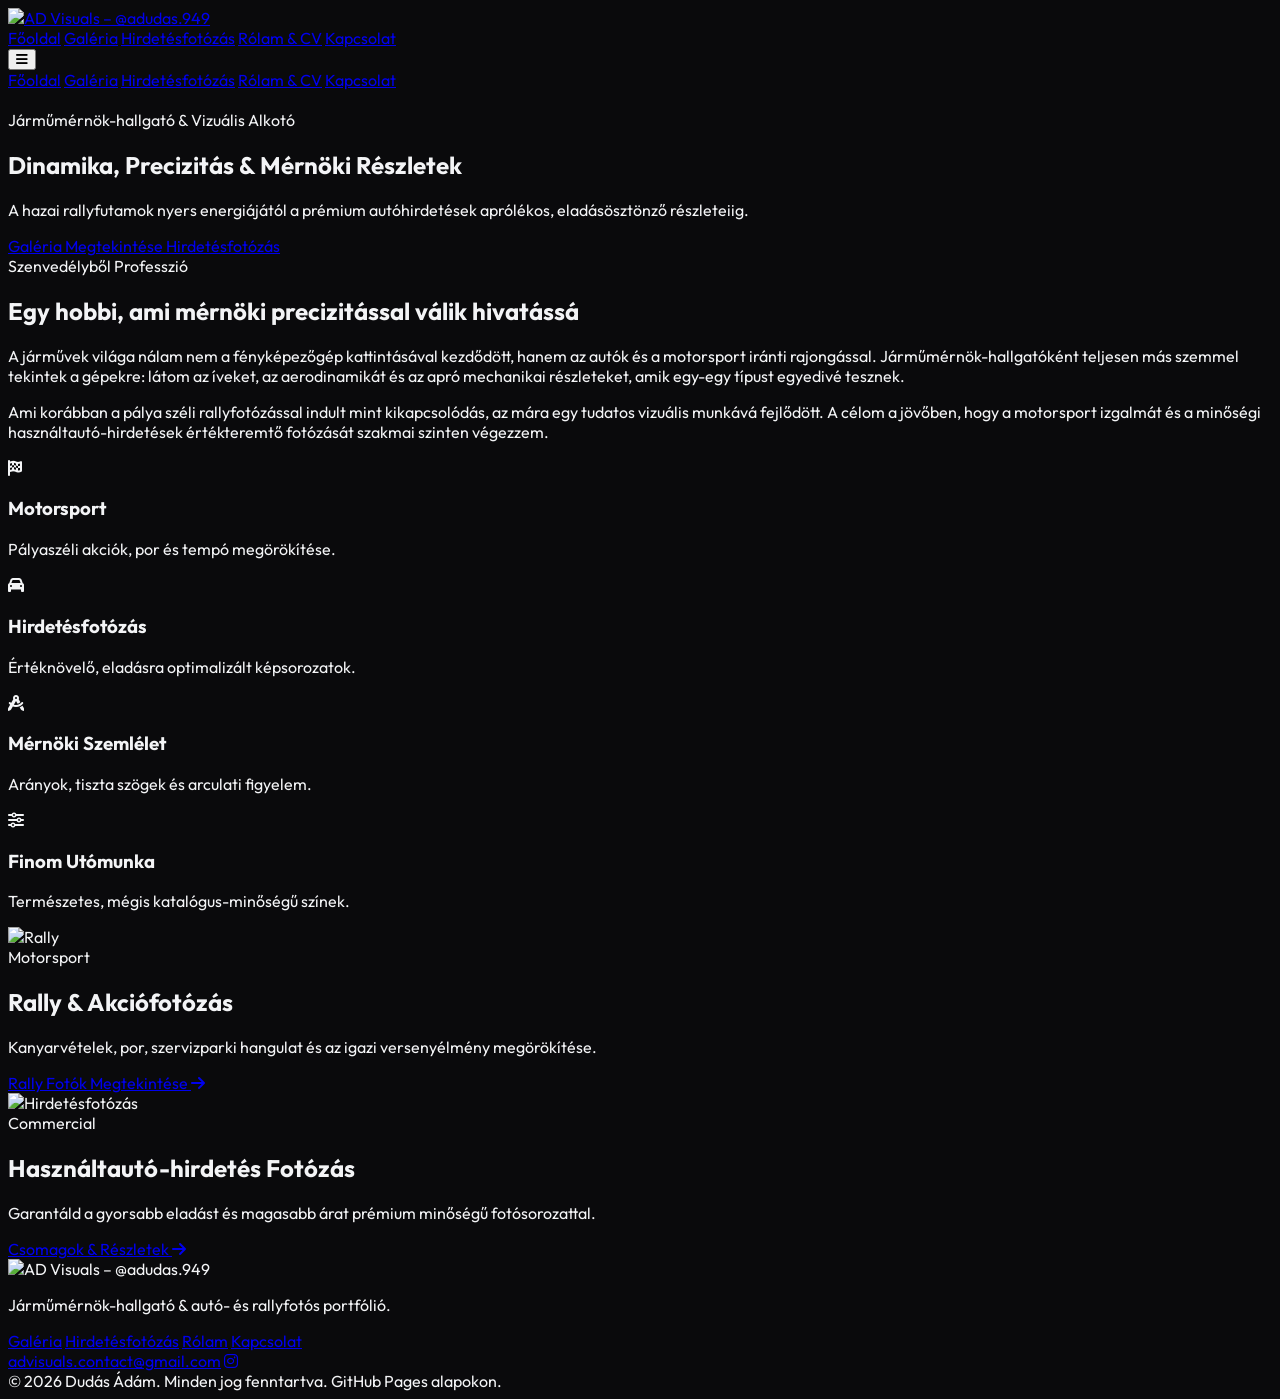
==== index.html @ 2377818d "Update index.html favicon" ====
<!DOCTYPE html>
<html lang="hu">
<head>
    <meta charset="UTF-8">
    <meta name="viewport" content="width=device-width, initial-scale=1.0">
    <meta name="referrer" content="strict-origin-when-cross-origin">
    <title>AD Visuals - Autófotózás</title>
    <script src="https://cdn.tailwindcss.com"></script>
    <script>
        tailwind.config = {
            theme: {
                extend: {
                    colors: { darkbg: '#0a0a0c', cardbg: '#131318', accent: '#f97316', accenthover: '#ea580c' }
                }
            }
        }
    </script>
    <link rel="stylesheet" href="https://cdnjs.cloudflare.com/ajax/libs/font-awesome/6.4.0/css/all.min.css">
    <link rel="stylesheet" href="css/style.css">
    <link rel="icon" type="image/x-icon" sizes="64x64" href="https://res.cloudinary.com/n5bkfxuh/image/upload/v1792336551/favicon.ico">
</head>
<body class="bg-darkbg text-gray-100 antialiased selection:bg-accent selection:text-white">

    <!-- FEJLÉC -->
    <header class="fixed top-0 left-0 w-full z-50 bg-darkbg/90 backdrop-blur-xl border-b border-gray-800 shadow-2xl">
        <div class="max-w-7xl mx-auto px-6 h-20 flex items-center justify-between">
            <a href="index.html" class="flex items-center" aria-label="AD Visuals – Főoldal">
                <img src="https://res.cloudinary.com/n5bkfxuh/image/upload/v1792321768/logo.png" alt="AD Visuals – @adudas.949" class="h-11 w-auto">
            </a>
            <nav class="hidden md:flex items-center gap-8 text-sm font-medium">
                <a href="index.html" class="nav-link text-gray-300 hover:text-accent transition">Főoldal</a>
                <a href="galeria.html" class="nav-link text-gray-300 hover:text-accent transition">Galéria</a>
                <a href="hirdetesfotozas.html" class="nav-link text-gray-300 hover:text-accent transition">Hirdetésfotózás</a>
                <a href="rolam.html" class="nav-link text-gray-300 hover:text-accent transition">Rólam & CV</a>
                <a href="kapcsolat.html" class="bg-accent hover:bg-accenthover text-white px-6 py-2.5 rounded-full font-semibold transition shadow-lg shadow-accent/25">Kapcsolat</a>
            </nav>
            <button id="mobile-menu-btn" class="md:hidden text-gray-300 hover:text-white text-2xl focus:outline-none">
                <i class="fa-solid fa-bars"></i>
            </button>
        </div>
        <div id="mobile-nav" class="hidden md:hidden bg-cardbg border-b border-gray-800 px-6 py-4 space-y-3">
            <a href="index.html" class="block text-gray-300 hover:text-accent font-medium py-2">Főoldal</a>
            <a href="galeria.html" class="block text-gray-300 hover:text-accent font-medium py-2">Galéria</a>
            <a href="hirdetesfotozas.html" class="block text-gray-300 hover:text-accent font-medium py-2">Hirdetésfotózás</a>
            <a href="rolam.html" class="block text-gray-300 hover:text-accent font-medium py-2">Rólam & CV</a>
            <a href="kapcsolat.html" class="block bg-accent text-white text-center py-2.5 rounded-xl font-semibold mt-2">Kapcsolat</a>
        </div>
    </header>

    <!-- HERO SZEKCIÓ -->
    <section class="relative h-screen w-full flex items-end pb-16 justify-start px-6 lg:px-16 overflow-hidden">
        <div class="absolute inset-0 z-0 overflow-hidden">
            <img id="hero-bg" src="https://res.cloudinary.com/n5bkfxuh/image/upload/f_auto,q_auto/v1792319961/mrc26_3viszlo_1.jpg" alt="MRC 2026 3. forduló - Viszló" class="w-full h-full object-cover">
            <div class="absolute inset-0 bg-gradient-to-t from-darkbg via-darkbg/30 to-transparent"></div>
        </div>
        
        <div class="relative z-10 max-w-xl space-y-6">
            <span class="inline-block bg-accent/20 text-accent border border-accent/30 px-4 py-1.5 rounded-full text-xs font-semibold tracking-widest uppercase backdrop-blur-md">
                Járműmérnök-hallgató & Vizuális Alkotó
            </span>
            <h1 class="text-4xl sm:text-6xl font-extrabold tracking-tight leading-tight text-white drop-shadow-md">
                Dinamika, Precizitás & <span class="text-transparent bg-clip-text bg-gradient-to-r from-accent to-amber-500">Mérnöki Részletek</span>
            </h1>
            <p class="text-base sm:text-lg text-gray-300 font-light leading-relaxed drop-shadow">
                A hazai rallyfutamok nyers energiájától a prémium autóhirdetések aprólékos, eladásösztönző részleteiig.
            </p>
            <div class="flex flex-col sm:flex-row items-center gap-4 pt-2">
                <a href="galeria.html" class="w-full sm:w-auto text-center bg-accent hover:bg-accenthover text-white px-8 py-3.5 rounded-xl font-semibold transition shadow-xl shadow-accent/25">
                    Galéria Megtekintése
                </a>
                <a href="hirdetesfotozas.html" class="w-full sm:w-auto text-center bg-black/60 hover:bg-black/80 border border-gray-700 text-gray-200 px-8 py-3.5 rounded-xl font-semibold transition backdrop-blur-md">
                    Hirdetésfotózás
                </a>
            </div>
        </div>
    </section>

    <!-- HOBBI & SZENVEDÉLY BLOKK -->
    <section class="py-24 max-w-7xl mx-auto px-6">
        <div class="bg-cardbg border border-gray-800 rounded-3xl p-8 lg:p-12 grid grid-cols-1 lg:grid-cols-2 gap-12 items-center shadow-2xl">
            <div class="space-y-6">
                <span class="text-accent text-xs font-semibold uppercase tracking-widest">Szenvedélyből Professzió</span>
                <h2 class="text-3xl lg:text-4xl font-bold text-white tracking-tight">Egy hobbi, ami mérnöki precizitással válik hivatássá</h2>
                <p class="text-gray-300 font-light leading-relaxed">
                    A járművek világa nálam nem a fényképezőgép kattintásával kezdődött, hanem az autók és a motorsport iránti rajongással. Járműmérnök-hallgatóként teljesen más szemmel tekintek a gépekre: látom az íveket, az aerodinamikát és az apró mechanikai részleteket, amik egy-egy típust egyedivé tesznek.
                </p>
                <p class="text-gray-400 font-light leading-relaxed text-sm">
                    Ami korábban a pálya széli rallyfotózással indult mint kikapcsolódás, az mára egy tudatos vizuális munkává fejlődött. A célom a jövőben, hogy a motorsport izgalmát és a minőségi használtautó-hirdetések értékteremtő fotózását szakmai szinten végezzem.
                </p>
            </div>
            <div class="grid grid-cols-2 gap-4">
                <div class="bg-darkbg p-6 rounded-2xl border border-gray-800 space-y-2">
                    <i class="fa-solid fa-flag-checkered text-accent text-2xl"></i>
                    <h3 class="font-bold text-white text-base">Motorsport</h3>
                    <p class="text-xs text-gray-400">Pályaszéli akciók, por és tempó megörökítése.</p>
                </div>
                <div class="bg-darkbg p-6 rounded-2xl border border-gray-800 space-y-2">
                    <i class="fa-solid fa-car text-accent text-2xl"></i>
                    <h3 class="font-bold text-white text-base">Hirdetésfotózás</h3>
                    <p class="text-xs text-gray-400">Értéknövelő, eladásra optimalizált képsorozatok.</p>
                </div>
                <div class="bg-darkbg p-6 rounded-2xl border border-gray-800 space-y-2">
                    <i class="fa-solid fa-compass-drafting text-accent text-2xl"></i>
                    <h3 class="font-bold text-white text-base">Mérnöki Szemlélet</h3>
                    <p class="text-xs text-gray-400">Arányok, tiszta szögek és arculati figyelem.</p>
                </div>
                <div class="bg-darkbg p-6 rounded-2xl border border-gray-800 space-y-2">
                    <i class="fa-solid fa-sliders text-accent text-2xl"></i>
                    <h3 class="font-bold text-white text-base">Finom Utómunka</h3>
                    <p class="text-xs text-gray-400">Természetes, mégis katalógus-minőségű színek.</p>
                </div>
            </div>
        </div>
    </section>

    <!-- KIEMELT KATEGÓRIÁK -->
    <section class="pb-24 max-w-7xl mx-auto px-6">
        <div class="grid grid-cols-1 md:grid-cols-2 gap-8">
            <div class="group relative rounded-3xl overflow-hidden bg-cardbg border border-gray-800 p-8 flex flex-col justify-between min-h-[380px]">
                <div class="absolute inset-0 z-0">
                    <img src="https://res.cloudinary.com/n5bkfxuh/image/upload/f_auto,q_auto/v1792328919/mrc26_2kaza_16.jpg" alt="Rally" class="w-full h-full object-cover opacity-60 group-hover:scale-105 transition duration-500">
                    <div class="absolute inset-0 bg-gradient-to-t from-cardbg/90 via-cardbg/20 to-40"></div>
                </div>
                <div class="relative z-10 space-y-3">
                    <span class="text-accent text-xs font-semibold uppercase tracking-widest">Motorsport</span>
                    <h2 class="text-2xl font-bold text-white">Rally & Akciófotózás</h2>
                    <p class="text-gray-400 text-sm leading-relaxed">Kanyarvételek, por, szervizparki hangulat és az igazi versenyélmény megörökítése.</p>
                </div>
                <div class="relative z-10 pt-6">
                    <a href="galeria.html" class="inline-flex items-center gap-2 text-accent font-semibold text-sm hover:gap-3 transition-all">
                        Rally Fotók Megtekintése <i class="fa-solid fa-arrow-right"></i>
                    </a>
                </div>
            </div>

            <div class="group relative rounded-3xl overflow-hidden bg-cardbg border border-gray-800 p-8 flex flex-col justify-between min-h-[380px]">
                <div class="absolute inset-0 z-0">
                    <img src="https://res.cloudinary.com/n5bkfxuh/image/upload/f_auto,q_auto/v1792330689/1060277.jpg" alt="Hirdetésfotózás" class="w-full h-full object-cover opacity-60 group-hover:scale-105 transition duration-500">
                    <div class="absolute inset-0 bg-gradient-to-t from-cardbg/90 via-cardbg/20 to-40"></div>
                </div>
                <div class="relative z-10 space-y-3">
                    <span class="text-accent text-xs font-semibold uppercase tracking-widest">Commercial</span>
                    <h2 class="text-2xl font-bold text-white">Használtautó-hirdetés Fotózás</h2>
                    <p class="text-gray-400 text-sm leading-relaxed">Garantáld a gyorsabb eladást és magasabb árat prémium minőségű fotósorozattal.</p>
                </div>
                <div class="relative z-10 pt-6">
                    <a href="hirdetesfotozas.html" class="inline-flex items-center gap-2 text-accent font-semibold text-sm hover:gap-3 transition-all">
                        Csomagok & Részletek <i class="fa-solid fa-arrow-right"></i>
                    </a>
                </div>
            </div>
        </div>
    </section>

    <!-- LÁBLÉC -->
    <footer class="bg-cardbg border-t border-gray-800 text-sm text-gray-400 py-16">
        <div class="max-w-7xl mx-auto px-6 grid grid-cols-1 md:grid-cols-3 gap-10 items-center">
            <div class="space-y-3">
                <img src="https://res.cloudinary.com/n5bkfxuh/image/upload/v1792321768/logo.png" alt="AD Visuals – @adudas.949" class="h-9 w-auto">
                <p class="text-xs text-gray-500">Járműmérnök-hallgató & autó- és rallyfotós portfólió.</p>
            </div>
            <div class="flex justify-center gap-6 text-sm font-medium">
                <a href="galeria.html" class="hover:text-accent transition">Galéria</a>
                <a href="hirdetesfotozas.html" class="hover:text-accent transition">Hirdetésfotózás</a>
                <a href="rolam.html" class="hover:text-accent transition">Rólam</a>
                <a href="kapcsolat.html" class="hover:text-accent transition">Kapcsolat</a>
            </div>
            <div class="flex justify-md-end justify-center items-center gap-4">
                <a href="#" class="protected-email bg-darkbg border border-gray-800 px-4 py-2 rounded-xl hover:border-accent transition text-xs text-gray-300"></a>
                <a href="https://www.instagram.com/adudas.949/" target="_blank" rel="noopener noreferrer" class="w-10 h-10 rounded-xl bg-darkbg border border-gray-800 flex items-center justify-center hover:text-accent hover:border-accent transition">
                    <i class="fa-brands fa-instagram text-lg"></i>
                </a>
            </div>
        </div>
        <div class="max-w-7xl mx-auto px-6 pt-8 mt-12 border-t border-gray-800/60 text-center text-xs text-gray-600">
            &copy; 2026 Dudás Ádám. Minden jog fenntartva. GitHub Pages alapokon.
        </div>
    </footer>

    <script src="js/main.js"></script>
</body>
</html>
---- css/style.css ----
@import url('https://fonts.googleapis.com/css2?family=Outfit:wght@300;400;500;600;700;800&display=swap');

body {
    font-family: 'Outfit', sans-serif;
    background-color: #0a0a0c;
    color: #f3f4f6;
    overflow-x: hidden;
    scroll-behavior: smooth;
}

::-webkit-scrollbar { width: 8px; }
::-webkit-scrollbar-track { background: #0a0a0c; }
::-webkit-scrollbar-thumb { background: #1f2937; border-radius: 4px; }
::-webkit-scrollbar-thumb:hover { background: #f97316; }

/* Hero háttérkép: oldalirányú, szelíd pásztázás */
#hero-bg {
    opacity: 0.9;                               /* a halványítás itt van, nem a HTML-ben */
    transition: opacity 0.9s ease-in-out;       /* fade ki/be */
    transform: scale(1.1) translateX(var(--pan-from, -3%));
    will-change: transform, opacity;
}

@keyframes heroPan {
    from { transform: scale(1.1) translateX(var(--pan-from, -3%)); }
    to   { transform: scale(1.1) translateX(var(--pan-to, 3%)); }
}

.hero-pan {
    /* easeInOutSine: állóról indul, állóra lassul */
    animation: heroPan 8s cubic-bezier(0.45, 0, 0.55, 1) forwards;
}

/* Előtte / Utána Slider */
.comparison-wrapper {
    position: relative;
    width: 100%;
    max-width: 900px;
    margin: 0 auto;
    aspect-ratio: 16 / 9;
    border-radius: 1.5rem;
    overflow: hidden;
    border: 1px solid rgba(255, 255, 255, 0.1);
    box-shadow: 0 20px 40px rgba(0,0,0,0.6);
    user-select: none;
}

.comparison-img {
    position: absolute;
    top: 0;
    left: 0;
    width: 100%;
    height: 100%;
    object-fit: cover;
    pointer-events: none;
}

.comparison-before {
    position: absolute;
    top: 0;
    left: 0;
    width: 100%;
    height: 100%;
    clip-path: polygon(0 0, 50% 0, 50% 100%, 0 100%);
    z-index: 10;
}

.comparison-divider {
    position: absolute;
    top: 0;
    bottom: 0;
    left: 50%;
    width: 3px;
    background-color: #f97316;
    z-index: 20;
    transform: translateX(-50%);
    pointer-events: none;
    box-shadow: 0 0 10px rgba(249, 115, 22, 0.8);
}

.comparison-handle {
    position: absolute;
    top: 50%;
    left: 50%;
    transform: translate(-50%, -50%);
    width: 44px;
    height: 44px;
    background-color: #f97316;
    color: white;
    border-radius: 50%;
    display: flex;
    align-items: center;
    justify-content: center;
    box-shadow: 0 4px 15px rgba(0,0,0,0.5);
    pointer-events: none;
}

.comparison-range-input {
    position: absolute;
    inset: 0;
    width: 100%;
    height: 100%;
    opacity: 0;
    cursor: ew-resize;
    z-index: 30;
}
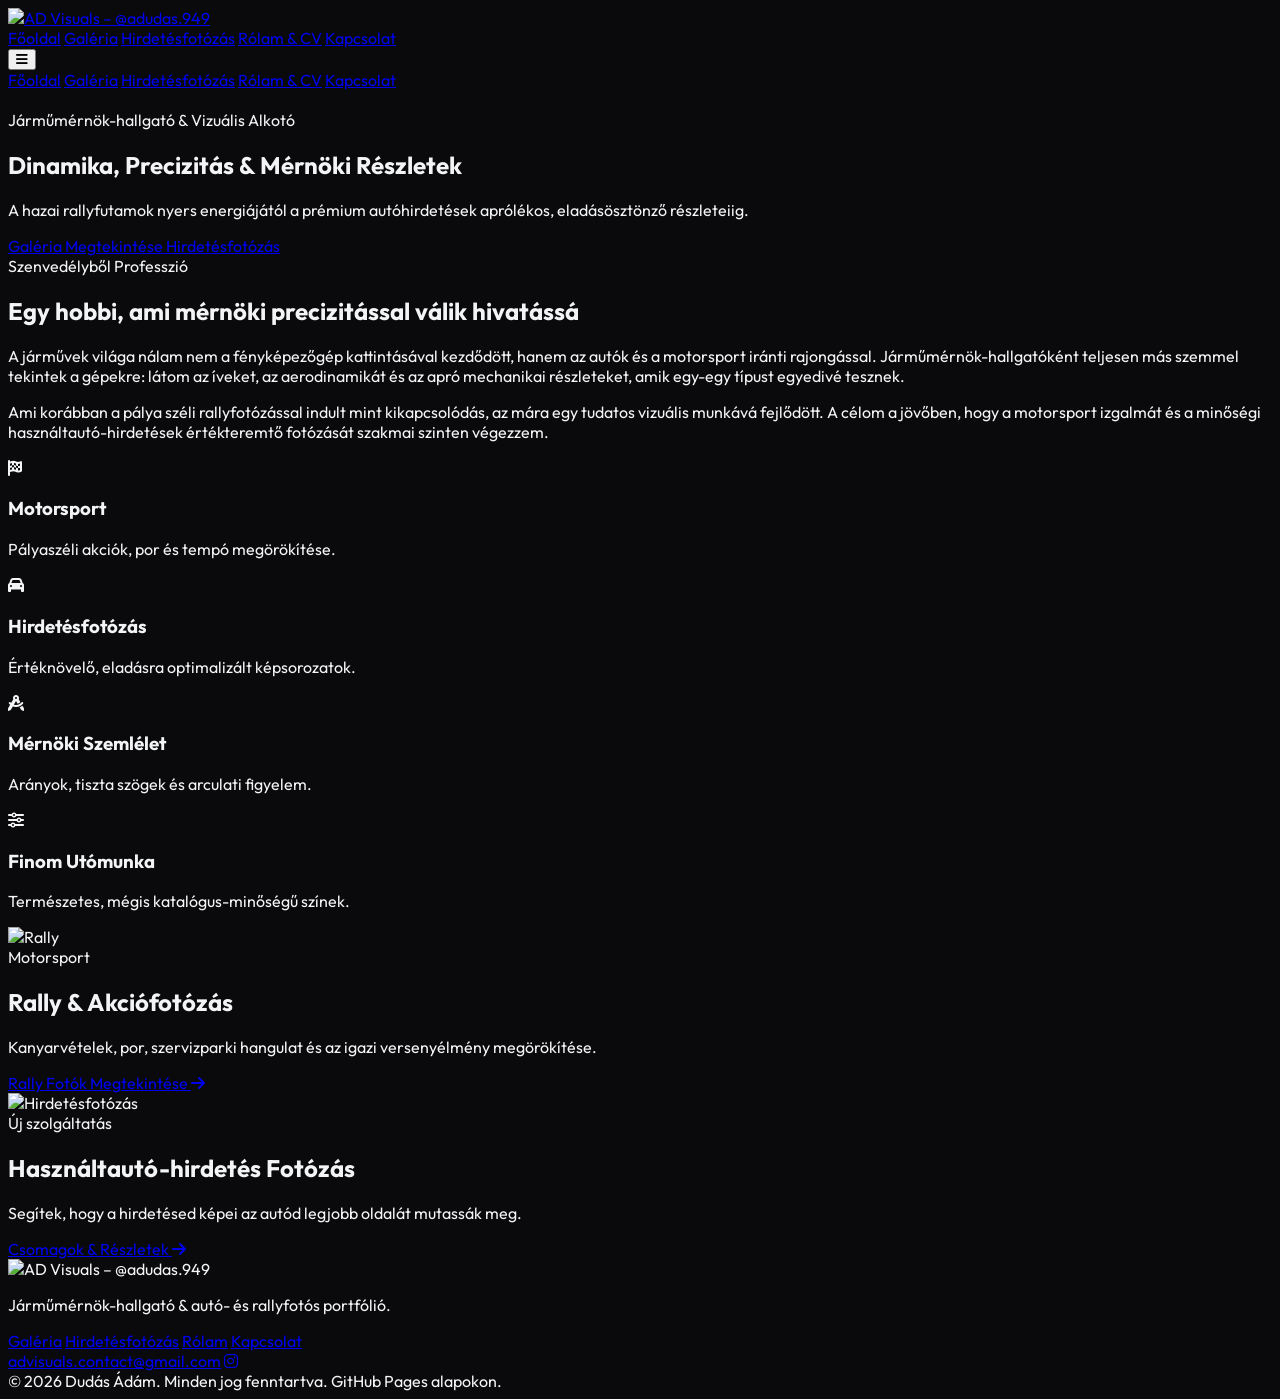
==== commit 35e79110: "Update index.html" ====
--- a/index.html
+++ b/index.html
@@ -50,7 +50,7 @@
     <!-- HERO SZEKCIÓ -->
     <section class="relative h-screen w-full flex items-end pb-16 justify-start px-6 lg:px-16 overflow-hidden">
         <div class="absolute inset-0 z-0 overflow-hidden">
-            <img id="hero-bg" src="https://res.cloudinary.com/n5bkfxuh/image/upload/f_auto,q_auto/v1792319961/mrc26_3viszlo_1.jpg" alt="MRC 2026 3. forduló - Viszló" class="w-full h-full object-cover">
+            <img id="hero-bg" src="https://res.cloudinary.com/n5bkfxuh/image/upload/f_auto,q_auto/v1792327313/mrc26_5muhi_6.jpg" alt="MRC 2026 5. forduló - Muhi - Marek Špavelko (Ford Fiesta Rally3)" class="w-full h-full object-cover">
             <div class="absolute inset-0 bg-gradient-to-t from-darkbg via-darkbg/30 to-transparent"></div>
         </div>
         
@@ -118,7 +118,7 @@
         <div class="grid grid-cols-1 md:grid-cols-2 gap-8">
             <div class="group relative rounded-3xl overflow-hidden bg-cardbg border border-gray-800 p-8 flex flex-col justify-between min-h-[380px]">
                 <div class="absolute inset-0 z-0">
-                    <img src="https://res.cloudinary.com/n5bkfxuh/image/upload/f_auto,q_auto/v1792328919/mrc26_2kaza_16.jpg" alt="Rally" class="w-full h-full object-cover opacity-60 group-hover:scale-105 transition duration-500">
+                    <img src="https://res.cloudinary.com/n5bkfxuh/image/upload/f_auto,q_auto/v1792328923/mrc26_2kaza_18.jpg" alt="Rally" class="w-full h-full object-cover opacity-30 group-hover:scale-105 transition duration-500">
                     <div class="absolute inset-0 bg-gradient-to-t from-cardbg/90 via-cardbg/20 to-40"></div>
                 </div>
                 <div class="relative z-10 space-y-3">
@@ -135,13 +135,13 @@
 
             <div class="group relative rounded-3xl overflow-hidden bg-cardbg border border-gray-800 p-8 flex flex-col justify-between min-h-[380px]">
                 <div class="absolute inset-0 z-0">
-                    <img src="https://res.cloudinary.com/n5bkfxuh/image/upload/f_auto,q_auto/v1792330689/1060277.jpg" alt="Hirdetésfotózás" class="w-full h-full object-cover opacity-60 group-hover:scale-105 transition duration-500">
+                    <img src="https://res.cloudinary.com/n5bkfxuh/image/upload/f_auto,q_auto/v1792343171/1060277-2.jpg" alt="Hirdetésfotózás" class="w-full h-full object-cover opacity-30 group-hover:scale-105 transition duration-500">
                     <div class="absolute inset-0 bg-gradient-to-t from-cardbg/90 via-cardbg/20 to-40"></div>
                 </div>
                 <div class="relative z-10 space-y-3">
-                    <span class="text-accent text-xs font-semibold uppercase tracking-widest">Commercial</span>
+                    <span class="text-accent text-xs font-semibold uppercase tracking-widest">Új szolgáltatás</span>
                     <h2 class="text-2xl font-bold text-white">Használtautó-hirdetés Fotózás</h2>
-                    <p class="text-gray-400 text-sm leading-relaxed">Garantáld a gyorsabb eladást és magasabb árat prémium minőségű fotósorozattal.</p>
+                    <p class="text-gray-400 text-sm leading-relaxed">Segítek, hogy a hirdetésed képei az autód legjobb oldalát mutassák meg.</p>
                 </div>
                 <div class="relative z-10 pt-6">
                     <a href="hirdetesfotozas.html" class="inline-flex items-center gap-2 text-accent font-semibold text-sm hover:gap-3 transition-all">
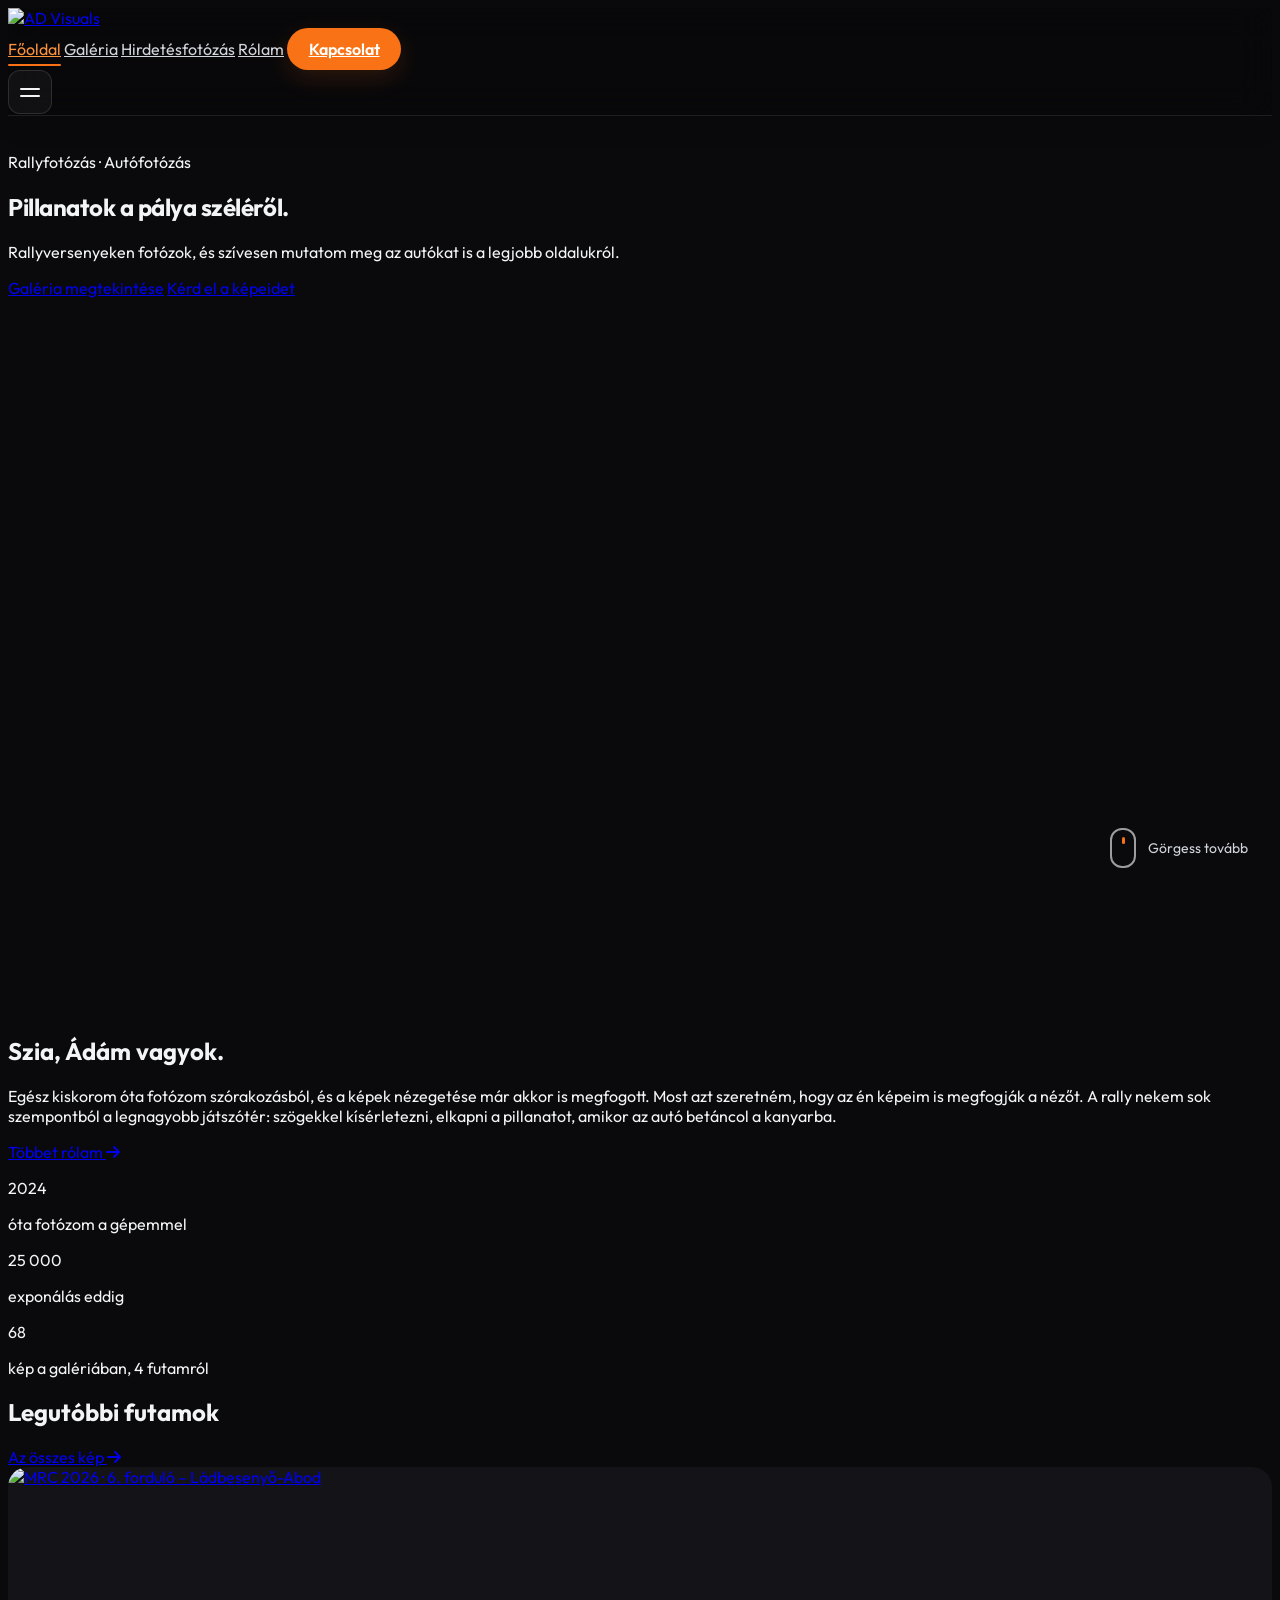
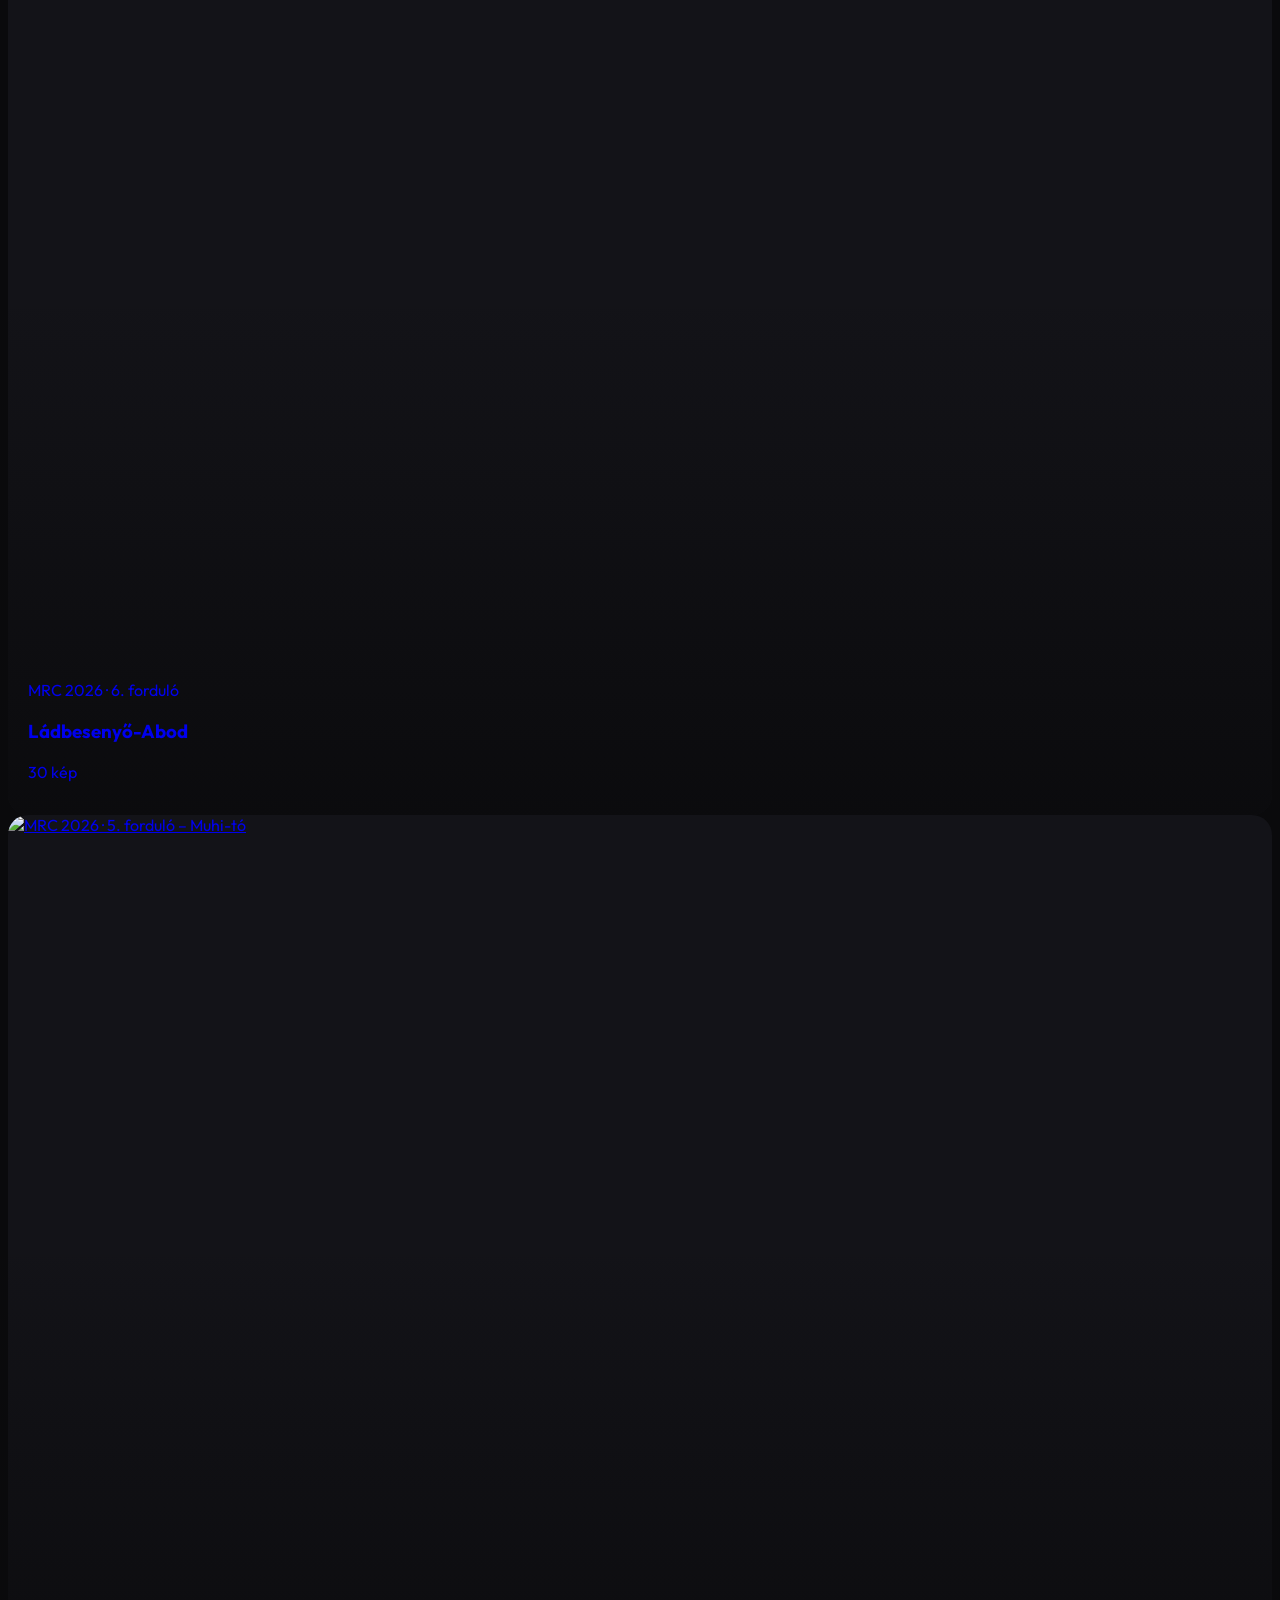
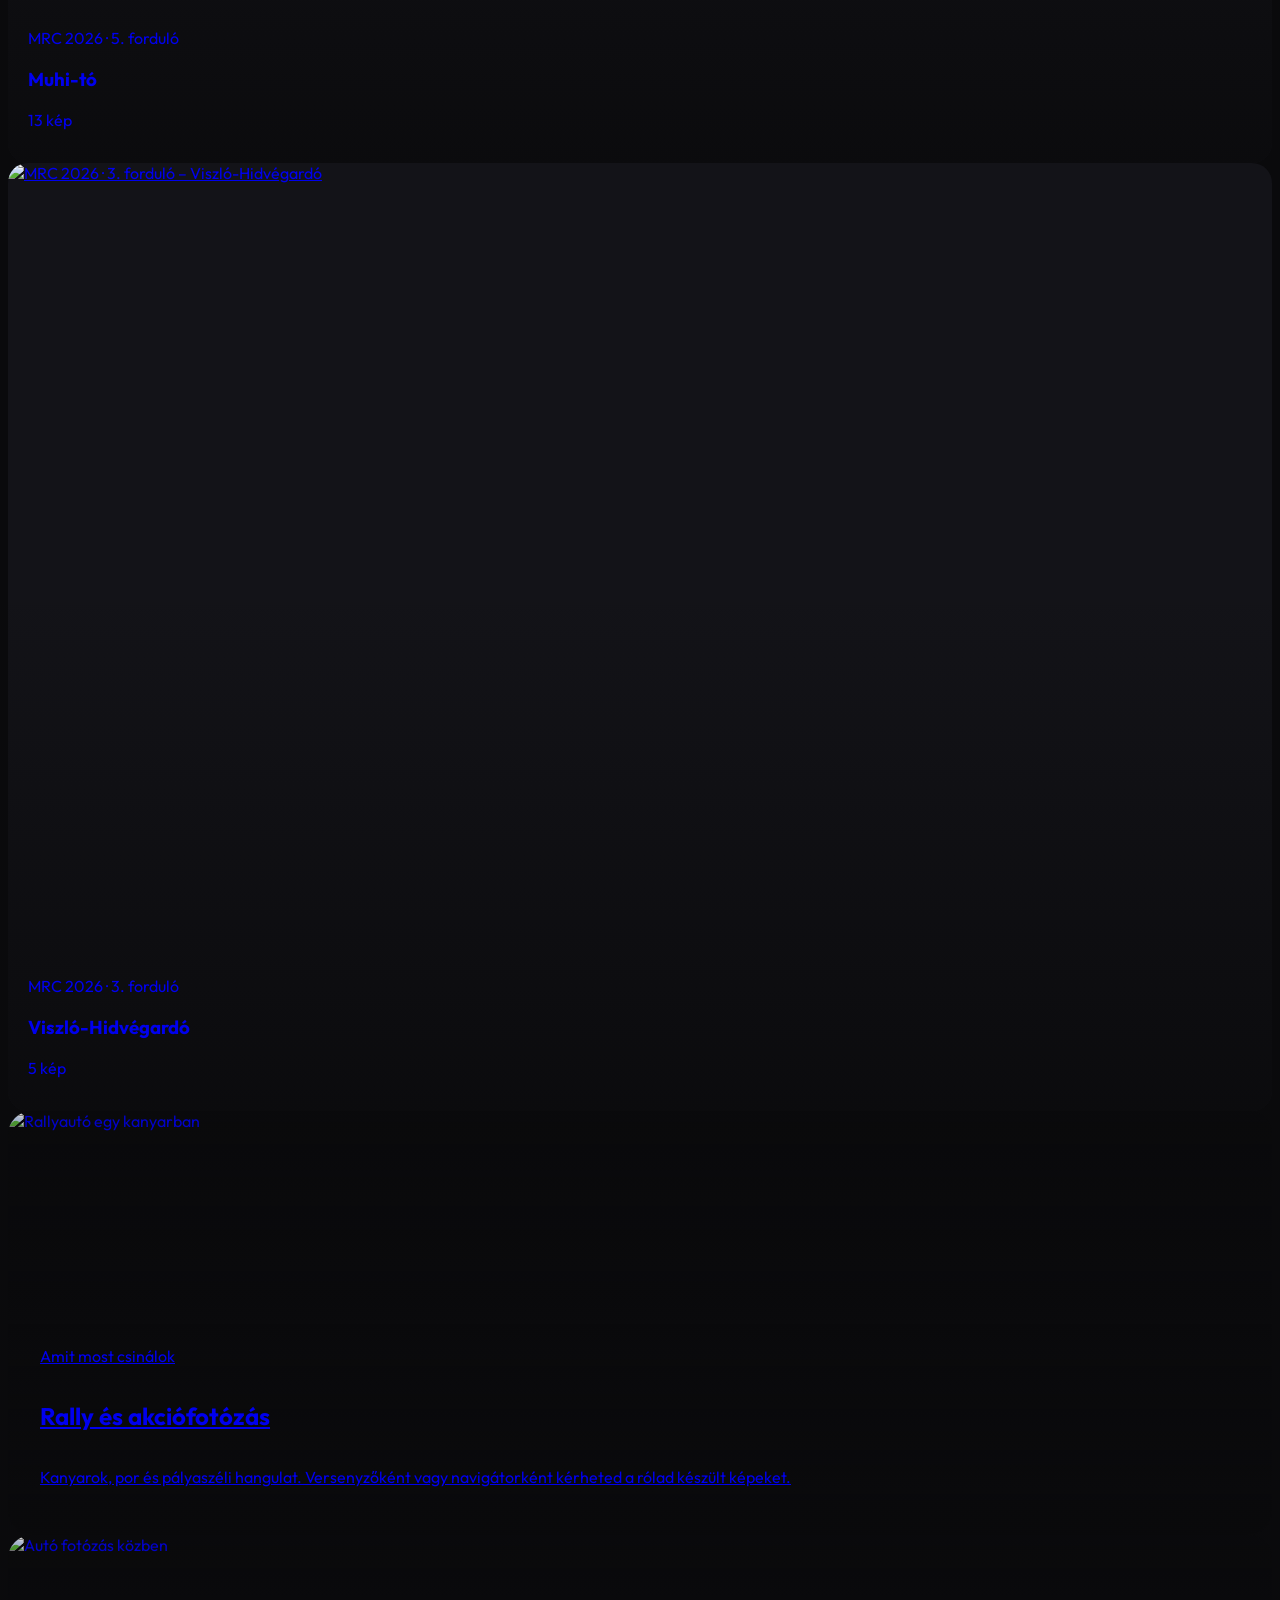
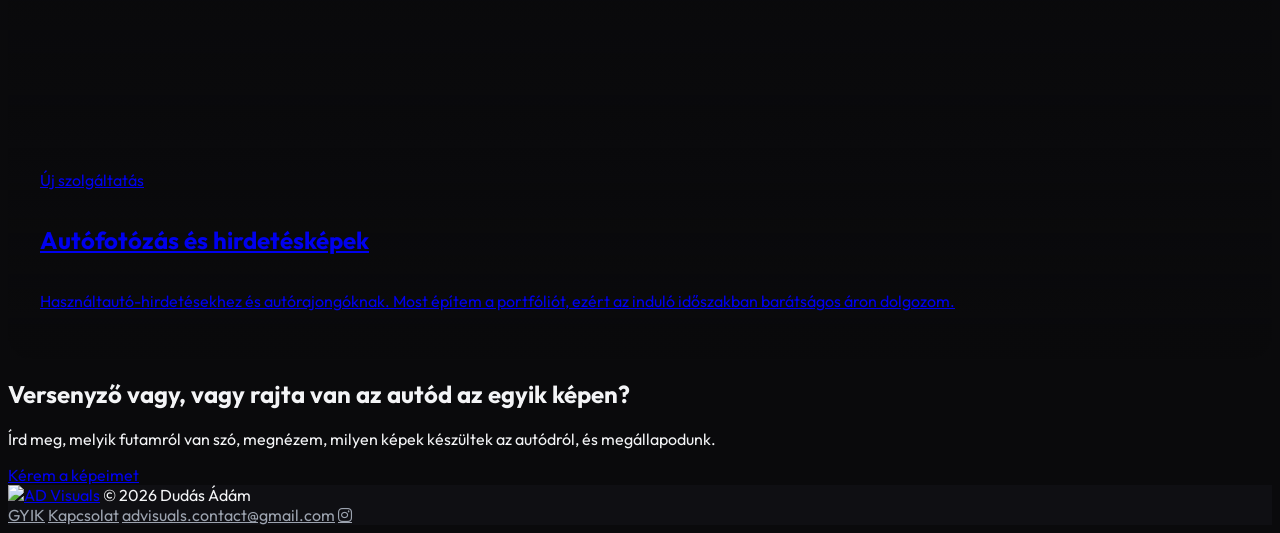
==== commit 870cf6a2: "Refactor index.html structure and scripts" ====
--- a/index.html
+++ b/index.html
@@ -5,178 +5,135 @@
     <meta name="viewport" content="width=device-width, initial-scale=1.0">
     <meta name="referrer" content="strict-origin-when-cross-origin">
     <title>AD Visuals - Autófotózás</title>
+    <meta name="description" content="Rallyfotók a pálya széléről. Nézd meg a futamok képeit, és kérd el a sajátodat.">
+    <script src="js/boot.js"></script>
     <script src="https://cdn.tailwindcss.com"></script>
-    <script>
-        tailwind.config = {
-            theme: {
-                extend: {
-                    colors: { darkbg: '#0a0a0c', cardbg: '#131318', accent: '#f97316', accenthover: '#ea580c' }
-                }
-            }
-        }
-    </script>
+    <script src="js/tailwind-config.js"></script>
     <link rel="stylesheet" href="https://cdnjs.cloudflare.com/ajax/libs/font-awesome/6.4.0/css/all.min.css">
     <link rel="stylesheet" href="css/style.css">
+    <link rel="stylesheet" href="css/home.css">
     <link rel="icon" type="image/x-icon" sizes="64x64" href="https://res.cloudinary.com/n5bkfxuh/image/upload/v1792336551/favicon.ico">
 </head>
 <body class="bg-darkbg text-gray-100 antialiased selection:bg-accent selection:text-white">
 
     <!-- FEJLÉC -->
-    <header class="fixed top-0 left-0 w-full z-50 bg-darkbg/90 backdrop-blur-xl border-b border-gray-800 shadow-2xl">
-        <div class="max-w-7xl mx-auto px-6 h-20 flex items-center justify-between">
-            <a href="index.html" class="flex items-center" aria-label="AD Visuals – Főoldal">
-                <img src="https://res.cloudinary.com/n5bkfxuh/image/upload/v1792321768/logo.png" alt="AD Visuals – @adudas.949" class="h-11 w-auto">
+    <header class="site-header fixed top-0 inset-x-0 z-50">
+        <div class="max-w-7xl mx-auto px-6 header-inner h-20 flex items-center justify-between">
+            <a href="index.html" class="flex items-center site-logo" aria-label="AD Visuals – főoldal">
+                <img src="https://res.cloudinary.com/n5bkfxuh/image/upload/v1792321768/logo.png" alt="AD Visuals" class="h-11 w-auto">
             </a>
-            <nav class="hidden md:flex items-center gap-8 text-sm font-medium">
-                <a href="index.html" class="nav-link text-gray-300 hover:text-accent transition">Főoldal</a>
-                <a href="galeria.html" class="nav-link text-gray-300 hover:text-accent transition">Galéria</a>
-                <a href="hirdetesfotozas.html" class="nav-link text-gray-300 hover:text-accent transition">Hirdetésfotózás</a>
-                <a href="rolam.html" class="nav-link text-gray-300 hover:text-accent transition">Rólam & CV</a>
-                <a href="kapcsolat.html" class="bg-accent hover:bg-accenthover text-white px-6 py-2.5 rounded-full font-semibold transition shadow-lg shadow-accent/25">Kapcsolat</a>
+            <nav class="hidden md:flex items-center gap-8 text-sm font-medium site-desktop-nav" aria-label="Fő navigáció">
+                <a href="index.html" class="nav-link">Főoldal</a>
+                <a href="galeria.html" class="nav-link">Galéria</a>
+                <a href="hirdetesfotozas.html" class="nav-link">Hirdetésfotózás</a>
+                <a href="rolam.html" class="nav-link">Rólam</a>
+                <a href="kapcsolat.html" class="nav-cta">Kapcsolat</a>
             </nav>
-            <button id="mobile-menu-btn" class="md:hidden text-gray-300 hover:text-white text-2xl focus:outline-none">
-                <i class="fa-solid fa-bars"></i>
+            <button id="mobile-menu-btn" class="mobile-menu-btn md:hidden" type="button" aria-label="Menü megnyitása" aria-expanded="false" aria-controls="mobile-nav">
+                <span class="menu-icon" aria-hidden="true"><span></span><span></span></span>
             </button>
         </div>
-        <div id="mobile-nav" class="hidden md:hidden bg-cardbg border-b border-gray-800 px-6 py-4 space-y-3">
-            <a href="index.html" class="block text-gray-300 hover:text-accent font-medium py-2">Főoldal</a>
-            <a href="galeria.html" class="block text-gray-300 hover:text-accent font-medium py-2">Galéria</a>
-            <a href="hirdetesfotozas.html" class="block text-gray-300 hover:text-accent font-medium py-2">Hirdetésfotózás</a>
-            <a href="rolam.html" class="block text-gray-300 hover:text-accent font-medium py-2">Rólam & CV</a>
-            <a href="kapcsolat.html" class="block bg-accent text-white text-center py-2.5 rounded-xl font-semibold mt-2">Kapcsolat</a>
-        </div>
+        <nav id="mobile-nav" class="mobile-nav md:hidden" aria-label="Mobil navigáció" aria-hidden="true">
+            <a href="index.html">Főoldal</a>
+            <a href="galeria.html">Galéria</a>
+            <a href="hirdetesfotozas.html">Hirdetésfotózás</a>
+            <a href="rolam.html">Rólam</a>
+            <a href="kapcsolat.html" class="mobile-nav-cta">Kapcsolat</a>
+        </nav>
     </header>
 
-    <!-- HERO SZEKCIÓ -->
-    <section class="relative h-screen w-full flex items-end pb-16 justify-start px-6 lg:px-16 overflow-hidden">
-        <div class="absolute inset-0 z-0 overflow-hidden">
-            <img id="hero-bg" src="https://res.cloudinary.com/n5bkfxuh/image/upload/f_auto,q_auto/v1792327313/mrc26_5muhi_6.jpg" alt="MRC 2026 5. forduló - Muhi - Marek Špavelko (Ford Fiesta Rally3)" class="w-full h-full object-cover">
-            <div class="absolute inset-0 bg-gradient-to-t from-darkbg via-darkbg/30 to-transparent"></div>
-        </div>
-        
-        <div class="relative z-10 max-w-xl space-y-6">
-            <span class="inline-block bg-accent/20 text-accent border border-accent/30 px-4 py-1.5 rounded-full text-xs font-semibold tracking-widest uppercase backdrop-blur-md">
-                Járműmérnök-hallgató & Vizuális Alkotó
-            </span>
-            <h1 class="text-4xl sm:text-6xl font-extrabold tracking-tight leading-tight text-white drop-shadow-md">
-                Dinamika, Precizitás & <span class="text-transparent bg-clip-text bg-gradient-to-r from-accent to-amber-500">Mérnöki Részletek</span>
-            </h1>
-            <p class="text-base sm:text-lg text-gray-300 font-light leading-relaxed drop-shadow">
-                A hazai rallyfutamok nyers energiájától a prémium autóhirdetések aprólékos, eladásösztönző részleteiig.
-            </p>
-            <div class="flex flex-col sm:flex-row items-center gap-4 pt-2">
-                <a href="galeria.html" class="w-full sm:w-auto text-center bg-accent hover:bg-accenthover text-white px-8 py-3.5 rounded-xl font-semibold transition shadow-xl shadow-accent/25">
-                    Galéria Megtekintése
-                </a>
-                <a href="hirdetesfotozas.html" class="w-full sm:w-auto text-center bg-black/60 hover:bg-black/80 border border-gray-700 text-gray-200 px-8 py-3.5 rounded-xl font-semibold transition backdrop-blur-md">
-                    Hirdetésfotózás
-                </a>
+    <main>
+        <!-- HERO -->
+        <section class="hero relative w-full flex items-end pb-20 px-6 lg:px-16 overflow-hidden">
+            <div class="absolute inset-0 z-0 overflow-hidden">
+                <img id="hero-bg" src="https://res.cloudinary.com/n5bkfxuh/image/upload/f_auto,q_auto,w_2000/v1792327313/mrc26_5muhi_6.jpg" alt="MRC 2026 5. forduló – Muhi" class="w-full h-full object-cover">
+                <div class="absolute inset-0 bg-gradient-to-t from-darkbg via-darkbg/30 to-transparent"></div>
             </div>
-        </div>
-    </section>
-
-    <!-- HOBBI & SZENVEDÉLY BLOKK -->
-    <section class="py-24 max-w-7xl mx-auto px-6">
-        <div class="bg-cardbg border border-gray-800 rounded-3xl p-8 lg:p-12 grid grid-cols-1 lg:grid-cols-2 gap-12 items-center shadow-2xl">
-            <div class="space-y-6">
-                <span class="text-accent text-xs font-semibold uppercase tracking-widest">Szenvedélyből Professzió</span>
-                <h2 class="text-3xl lg:text-4xl font-bold text-white tracking-tight">Egy hobbi, ami mérnöki precizitással válik hivatássá</h2>
-                <p class="text-gray-300 font-light leading-relaxed">
-                    A járművek világa nálam nem a fényképezőgép kattintásával kezdődött, hanem az autók és a motorsport iránti rajongással. Járműmérnök-hallgatóként teljesen más szemmel tekintek a gépekre: látom az íveket, az aerodinamikát és az apró mechanikai részleteket, amik egy-egy típust egyedivé tesznek.
-                </p>
-                <p class="text-gray-400 font-light leading-relaxed text-sm">
-                    Ami korábban a pálya széli rallyfotózással indult mint kikapcsolódás, az mára egy tudatos vizuális munkává fejlődött. A célom a jövőben, hogy a motorsport izgalmát és a minőségi használtautó-hirdetések értékteremtő fotózását szakmai szinten végezzem.
-                </p>
-            </div>
-            <div class="grid grid-cols-2 gap-4">
-                <div class="bg-darkbg p-6 rounded-2xl border border-gray-800 space-y-2">
-                    <i class="fa-solid fa-flag-checkered text-accent text-2xl"></i>
-                    <h3 class="font-bold text-white text-base">Motorsport</h3>
-                    <p class="text-xs text-gray-400">Pályaszéli akciók, por és tempó megörökítése.</p>
-                </div>
-                <div class="bg-darkbg p-6 rounded-2xl border border-gray-800 space-y-2">
-                    <i class="fa-solid fa-car text-accent text-2xl"></i>
-                    <h3 class="font-bold text-white text-base">Hirdetésfotózás</h3>
-                    <p class="text-xs text-gray-400">Értéknövelő, eladásra optimalizált képsorozatok.</p>
-                </div>
-                <div class="bg-darkbg p-6 rounded-2xl border border-gray-800 space-y-2">
-                    <i class="fa-solid fa-compass-drafting text-accent text-2xl"></i>
-                    <h3 class="font-bold text-white text-base">Mérnöki Szemlélet</h3>
-                    <p class="text-xs text-gray-400">Arányok, tiszta szögek és arculati figyelem.</p>
-                </div>
-                <div class="bg-darkbg p-6 rounded-2xl border border-gray-800 space-y-2">
-                    <i class="fa-solid fa-sliders text-accent text-2xl"></i>
-                    <h3 class="font-bold text-white text-base">Finom Utómunka</h3>
-                    <p class="text-xs text-gray-400">Természetes, mégis katalógus-minőségű színek.</p>
+            <div class="relative z-10 max-w-2xl space-y-6">
+                <p class="reveal text-accent font-semibold">Rallyfotózás · Autófotózás</p>
+                <h1 class="reveal hero-title text-5xl sm:text-7xl font-extrabold leading-[1.05] text-white" style="--d:80ms">Pillanatok a pálya széléről.</h1>
+                <p class="reveal text-lg sm:text-xl text-gray-200 font-light leading-relaxed" style="--d:160ms">Rallyversenyeken fotózok, és szívesen mutatom meg az autókat is a legjobb oldalukról.</p>
+                <div class="reveal flex flex-col sm:flex-row gap-4 pt-2" style="--d:240ms">
+                    <a href="galeria.html" class="text-center bg-accent hover:bg-accenthover text-white px-8 py-3.5 rounded-xl font-semibold transition shadow-xl shadow-accent/25">Galéria megtekintése</a>
+                    <a href="kapcsolat.html" class="text-center bg-white/10 hover:bg-white/20 border border-white/20 backdrop-blur-md text-white px-8 py-3.5 rounded-xl font-semibold transition">Kérd el a képeidet</a>
                 </div>
             </div>
-        </div>
-    </section>
+            <div class="scroll-cue" aria-hidden="true"><span class="mouse"></span><span>Görgess tovább</span></div>
+        </section>
 
-    <!-- KIEMELT KATEGÓRIÁK -->
-    <section class="pb-24 max-w-7xl mx-auto px-6">
-        <div class="grid grid-cols-1 md:grid-cols-2 gap-8">
-            <div class="group relative rounded-3xl overflow-hidden bg-cardbg border border-gray-800 p-8 flex flex-col justify-between min-h-[380px]">
-                <div class="absolute inset-0 z-0">
-                    <img src="https://res.cloudinary.com/n5bkfxuh/image/upload/f_auto,q_auto/v1792328923/mrc26_2kaza_18.jpg" alt="Rally" class="w-full h-full object-cover opacity-30 group-hover:scale-105 transition duration-500">
-                    <div class="absolute inset-0 bg-gradient-to-t from-cardbg/90 via-cardbg/20 to-40"></div>
+        <!-- RÓLAM RÖVIDEN -->
+        <section class="py-24 max-w-7xl mx-auto px-6 grid lg:grid-cols-5 gap-12 items-center">
+            <div class="lg:col-span-3 space-y-5">
+                <h2 class="reveal text-3xl sm:text-5xl font-extrabold tracking-tight">Szia, Ádám vagyok.</h2>
+                <p class="reveal text-lg text-gray-300 font-light leading-relaxed" style="--d:80ms">Egész kiskorom óta fotózom szórakozásból, és a képek nézegetése már akkor is megfogott. Most azt szeretném, hogy az én képeim is megfogják a nézőt. A rally nekem sok szempontból a legnagyobb játszótér: szögekkel kísérletezni, elkapni a pillanatot, amikor az autó betáncol a kanyarba.</p>
+                <a href="rolam.html" class="reveal inline-flex items-center gap-2 text-accent font-semibold hover:gap-3 transition-all" style="--d:160ms">Többet rólam <i class="fa-solid fa-arrow-right"></i></a>
+            </div>
+            <div class="lg:col-span-2 grid grid-cols-3 lg:grid-cols-1 gap-4">
+                <div class="reveal border-l-2 border-accent pl-5"><p class="text-4xl font-extrabold">2024</p><p class="text-gray-400">óta fotózom a gépemmel</p></div>
+                <div class="reveal border-l-2 border-accent pl-5" style="--d:100ms"><p class="text-4xl font-extrabold">25 000</p><p class="text-gray-400">exponálás eddig</p></div>
+                <div class="reveal border-l-2 border-accent pl-5" style="--d:200ms"><p class="text-4xl font-extrabold"><span data-count="photos">–</span></p><p class="text-gray-400">kép a galériában, <span data-count="albums">–</span> futamról</p></div>
+            </div>
+        </section>
+
+        <!-- LEGUTÓBBI FUTAMOK -->
+        <section class="pb-24 max-w-7xl mx-auto px-6">
+            <div class="flex items-end justify-between gap-4 mb-8">
+                <h2 class="reveal text-3xl sm:text-4xl font-extrabold tracking-tight">Legutóbbi futamok</h2>
+                <a href="galeria.html" class="reveal text-accent font-semibold hidden sm:inline-flex items-center gap-2 hover:gap-3 transition-all">Az összes kép <i class="fa-solid fa-arrow-right"></i></a>
+            </div>
+            <div id="latest-albums" class="grid sm:grid-cols-2 lg:grid-cols-3 gap-5"></div>
+        </section>
+
+        <!-- KÉT TERÜLET -->
+        <section class="pb-24 max-w-7xl mx-auto px-6 grid md:grid-cols-2 gap-6">
+            <a href="galeria.html" class="area-card reveal group">
+                <img src="https://res.cloudinary.com/n5bkfxuh/image/upload/f_auto,q_auto,w_1200,c_fill,ar_4:3,g_auto/v1792328923/mrc26_2kaza_18.jpg" alt="Rallyautó egy kanyarban" loading="lazy">
+                <p class="text-accent font-semibold mb-2">Amit most csinálok</p>
+                <h2 class="text-3xl font-bold text-white">Rally és akciófotózás</h2>
+                <p class="mt-3 text-gray-300">Kanyarok, por és pályaszéli hangulat. Versenyzőként vagy navigátorként kérheted a rólad készült képeket.</p>
+            </a>
+            <a href="hirdetesfotozas.html" class="area-card reveal group" style="--d:120ms">
+                <img src="https://res.cloudinary.com/n5bkfxuh/image/upload/f_auto,q_auto,w_1200,c_fill,ar_4:3,g_auto/v1792343171/1060277-2.jpg" alt="Autó fotózás közben" loading="lazy">
+                <p class="text-accent font-semibold mb-2">Új szolgáltatás</p>
+                <h2 class="text-3xl font-bold text-white">Autófotózás és hirdetésképek</h2>
+                <p class="mt-3 text-gray-300">Használtautó-hirdetésekhez és autórajongóknak. Most építem a portfóliót, ezért az induló időszakban barátságos áron dolgozom.</p>
+            </a>
+        </section>
+
+        <!-- VERSENYZŐKNEK -->
+        <section class="pb-24 max-w-7xl mx-auto px-6">
+            <div class="reveal rounded-3xl border border-white/10 bg-cardbg p-8 sm:p-12 flex flex-col md:flex-row md:items-center justify-between gap-8">
+                <div class="max-w-xl">
+                    <h2 class="text-2xl sm:text-4xl font-extrabold tracking-tight">Versenyző vagy, vagy rajta van az autód az egyik képen?</h2>
+                    <p class="mt-3 text-gray-300 font-light">Írd meg, melyik futamról van szó, megnézem, milyen képek készültek az autódról, és megállapodunk.</p>
                 </div>
-                <div class="relative z-10 space-y-3">
-                    <span class="text-accent text-xs font-semibold uppercase tracking-widest">Motorsport</span>
-                    <h2 class="text-2xl font-bold text-white">Rally & Akciófotózás</h2>
-                    <p class="text-gray-400 text-sm leading-relaxed">Kanyarvételek, por, szervizparki hangulat és az igazi versenyélmény megörökítése.</p>
-                </div>
-                <div class="relative z-10 pt-6">
-                    <a href="galeria.html" class="inline-flex items-center gap-2 text-accent font-semibold text-sm hover:gap-3 transition-all">
-                        Rally Fotók Megtekintése <i class="fa-solid fa-arrow-right"></i>
-                    </a>
-                </div>
+                <a href="kapcsolat.html" class="shrink-0 text-center bg-accent hover:bg-accenthover text-white px-8 py-3.5 rounded-xl font-semibold transition shadow-xl shadow-accent/25">Kérem a képeimet</a>
             </div>
-
-            <div class="group relative rounded-3xl overflow-hidden bg-cardbg border border-gray-800 p-8 flex flex-col justify-between min-h-[380px]">
-                <div class="absolute inset-0 z-0">
-                    <img src="https://res.cloudinary.com/n5bkfxuh/image/upload/f_auto,q_auto/v1792343171/1060277-2.jpg" alt="Hirdetésfotózás" class="w-full h-full object-cover opacity-30 group-hover:scale-105 transition duration-500">
-                    <div class="absolute inset-0 bg-gradient-to-t from-cardbg/90 via-cardbg/20 to-40"></div>
-                </div>
-                <div class="relative z-10 space-y-3">
-                    <span class="text-accent text-xs font-semibold uppercase tracking-widest">Új szolgáltatás</span>
-                    <h2 class="text-2xl font-bold text-white">Használtautó-hirdetés Fotózás</h2>
-                    <p class="text-gray-400 text-sm leading-relaxed">Segítek, hogy a hirdetésed képei az autód legjobb oldalát mutassák meg.</p>
-                </div>
-                <div class="relative z-10 pt-6">
-                    <a href="hirdetesfotozas.html" class="inline-flex items-center gap-2 text-accent font-semibold text-sm hover:gap-3 transition-all">
-                        Csomagok & Részletek <i class="fa-solid fa-arrow-right"></i>
-                    </a>
-                </div>
-            </div>
-        </div>
-    </section>
+        </section>
+    </main>
 
     <!-- LÁBLÉC -->
-    <footer class="bg-cardbg border-t border-gray-800 text-sm text-gray-400 py-16">
-        <div class="max-w-7xl mx-auto px-6 grid grid-cols-1 md:grid-cols-3 gap-10 items-center">
-            <div class="space-y-3">
-                <img src="https://res.cloudinary.com/n5bkfxuh/image/upload/v1792321768/logo.png" alt="AD Visuals – @adudas.949" class="h-9 w-auto">
-                <p class="text-xs text-gray-500">Járműmérnök-hallgató & autó- és rallyfotós portfólió.</p>
+    <footer class="site-footer border-t border-white/10 text-sm text-gray-400">
+        <div class="max-w-7xl mx-auto px-6 py-6 flex flex-col sm:flex-row items-center justify-between gap-4">
+            <div class="flex items-center gap-4">
+                <a href="index.html" aria-label="AD Visuals – főoldal"><img src="https://res.cloudinary.com/n5bkfxuh/image/upload/v1792321768/logo.png" alt="AD Visuals" class="h-7 w-auto"></a>
+                <span>© 2026 Dudás Ádám</span>
             </div>
-            <div class="flex justify-center gap-6 text-sm font-medium">
-                <a href="galeria.html" class="hover:text-accent transition">Galéria</a>
-                <a href="hirdetesfotozas.html" class="hover:text-accent transition">Hirdetésfotózás</a>
-                <a href="rolam.html" class="hover:text-accent transition">Rólam</a>
-                <a href="kapcsolat.html" class="hover:text-accent transition">Kapcsolat</a>
-            </div>
-            <div class="flex justify-md-end justify-center items-center gap-4">
-                <a href="#" class="protected-email bg-darkbg border border-gray-800 px-4 py-2 rounded-xl hover:border-accent transition text-xs text-gray-300"></a>
-                <a href="https://www.instagram.com/adudas.949/" target="_blank" rel="noopener noreferrer" class="w-10 h-10 rounded-xl bg-darkbg border border-gray-800 flex items-center justify-center hover:text-accent hover:border-accent transition">
-                    <i class="fa-brands fa-instagram text-lg"></i>
-                </a>
-            </div>
-        </div>
-        <div class="max-w-7xl mx-auto px-6 pt-8 mt-12 border-t border-gray-800/60 text-center text-xs text-gray-600">
-            &copy; 2026 Dudás Ádám. Minden jog fenntartva. GitHub Pages alapokon.
+            <nav class="flex items-center justify-center gap-5 sm:gap-6" aria-label="Lábléc navigáció">
+                <a href="gyik.html" class="footer-link">GYIK</a>
+                <a href="kapcsolat.html" class="footer-link">Kapcsolat</a>
+                <a href="mailto:advisuals.contact@gmail.com" class="footer-link protected-email"></a>
+                <a href="https://instagram.com/adudas.949" target="_blank" rel="noopener noreferrer" aria-label="Instagram" class="footer-link footer-instagram"><i class="fa-brands fa-instagram text-lg"></i></a>
+            </nav>
         </div>
     </footer>
 
+    <button id="back-to-top" class="back-to-top" type="button" aria-label="Vissza az oldal tetejére" title="Vissza a tetejére">
+        <i class="fa-solid fa-arrow-up" aria-hidden="true"></i>
+    </button>
+
+    <script src="js/gallery-data.js"></script>
     <script src="js/main.js"></script>
+    <script src="js/home.js"></script>
 </body>
 </html>
--- a/css/style.css
+++ b/css/style.css
@@ -13,22 +13,21 @@
 ::-webkit-scrollbar-thumb { background: #1f2937; border-radius: 4px; }
 ::-webkit-scrollbar-thumb:hover { background: #f97316; }
 
-/* Hero háttérkép: oldalirányú, szelíd pásztázás */
+/* Főoldali hero: képenként váltakozó, lassú oldalirányú pásztázás. */
 #hero-bg {
-    opacity: 0.9;                               /* a halványítás itt van, nem a HTML-ben */
-    transition: opacity 0.9s ease-in-out;       /* fade ki/be */
-    transform: scale(1.1) translateX(var(--pan-from, -3%));
+    opacity: .92;
+    transform: scale(1.035) translateX(0);
+    transition: opacity .7s ease-in-out;
     will-change: transform, opacity;
 }
 
 @keyframes heroPan {
-    from { transform: scale(1.1) translateX(var(--pan-from, -3%)); }
-    to   { transform: scale(1.1) translateX(var(--pan-to, 3%)); }
+    from { transform: scale(1.035) translateX(var(--pan-from, 1.6%)); }
+    to   { transform: scale(1.055) translateX(var(--pan-to, -1.6%)); }
 }
 
 .hero-pan {
-    /* easeInOutSine: állóról indul, állóra lassul */
-    animation: heroPan 8s cubic-bezier(0.45, 0, 0.55, 1) forwards;
+    animation: heroPan 7s cubic-bezier(.45, 0, .55, 1) forwards;
 }
 
 /* Előtte / Utána Slider */
@@ -104,3 +103,412 @@
     cursor: ew-resize;
     z-index: 30;
 }
+
+/* ----- Közös fejléc és navigáció ----- */
+html { scroll-behavior: smooth; }
+.site-header {
+    background: rgba(8, 8, 10, .58);
+    border-bottom: 1px solid rgba(255,255,255,.09);
+    -webkit-backdrop-filter: blur(18px) saturate(135%);
+    backdrop-filter: blur(18px) saturate(135%);
+    box-shadow: 0 8px 28px rgba(0,0,0,.08);
+    animation: headerReveal .45s ease-out both;
+    transition: background .25s ease, border-color .25s ease, box-shadow .25s ease;
+}
+.site-header.is-scrolled {
+    background: rgba(8, 8, 10, .86);
+    border-bottom-color: rgba(255,255,255,.13);
+    box-shadow: 0 8px 28px rgba(0,0,0,.22);
+}
+.site-header .header-inner { transition: height .22s ease; }
+.site-header.is-scrolled .header-inner { height: 4.35rem; }
+.site-logo img { transition: opacity .2s ease, transform .2s ease; }
+.site-logo:hover img { opacity: .92; transform: translateY(-1px); }
+.site-desktop-nav .nav-link {
+    position: relative;
+    display: inline-flex;
+    align-items: center;
+    padding: .35rem 0;
+    color: #d1d5db;
+    transition: color .2s ease;
+}
+.site-desktop-nav .nav-link::after {
+    content: "";
+    position: absolute;
+    left: 0;
+    right: 0;
+    bottom: -.1rem;
+    height: 2px;
+    border-radius: 999px;
+    background: #f97316;
+    transform: scaleX(0);
+    transform-origin: left center;
+    transition: transform .22s ease;
+}
+.site-desktop-nav .nav-link:hover,
+.site-desktop-nav .nav-link.text-accent { color: #fb923c; }
+.site-desktop-nav .nav-link:hover::after,
+.site-desktop-nav .nav-link.text-accent::after { transform: scaleX(1); }
+.nav-cta {
+    display: inline-flex;
+    align-items: center;
+    justify-content: center;
+    padding: .68rem 1.35rem;
+    border-radius: 999px;
+    color: #fff;
+    background: #f97316;
+    font-weight: 600;
+    box-shadow: 0 8px 24px rgba(249,115,22,.16);
+    transition: background .2s ease, transform .2s ease, box-shadow .2s ease;
+}
+.nav-cta:hover { background: #ea580c; transform: translateY(-1px); box-shadow: 0 10px 28px rgba(249,115,22,.24); }
+.mobile-menu-btn {
+    width: 44px;
+    height: 44px;
+    display: inline-flex;
+    align-items: center;
+    justify-content: center;
+    border: 1px solid rgba(255,255,255,.12);
+    border-radius: 12px;
+    color: #f3f4f6;
+    background: rgba(255,255,255,.04);
+    transition: background .2s ease, border-color .2s ease;
+}
+.mobile-menu-btn:hover { background: rgba(255,255,255,.08); border-color: rgba(255,255,255,.2); }
+.menu-icon { position: relative; width: 20px; height: 16px; display: block; }
+.menu-icon span {
+    position: absolute;
+    left: 0;
+    width: 20px;
+    height: 2px;
+    border-radius: 999px;
+    background: currentColor;
+    transition: top .22s ease, transform .22s ease, width .22s ease, opacity .15s ease;
+}
+.menu-icon span:first-child { top: 4px; }
+.menu-icon span:last-child { top: 11px; }
+.mobile-menu-btn.is-open .menu-icon span:first-child { top: 7.5px; transform: rotate(45deg); }
+.mobile-menu-btn.is-open .menu-icon span:last-child { top: 7.5px; transform: rotate(-45deg); }
+.mobile-nav {
+    max-height: 0;
+    overflow: hidden;
+    padding: 0 1.5rem;
+    opacity: 0;
+    transform: translateY(-6px);
+    background: rgba(8,8,10,.94);
+    border-top: 1px solid transparent;
+    -webkit-backdrop-filter: blur(18px);
+    backdrop-filter: blur(18px);
+    transition: max-height .28s ease, opacity .22s ease, transform .22s ease, padding .22s ease, border-color .22s ease;
+}
+.mobile-nav.is-open {
+    max-height: 330px;
+    padding: .65rem 1.5rem 1.2rem;
+    opacity: 1;
+    transform: translateY(0);
+    border-top-color: rgba(255,255,255,.08);
+}
+.mobile-nav a {
+    display: block;
+    padding: .72rem .15rem;
+    color: #e5e7eb;
+    font-weight: 500;
+    border-bottom: 1px solid rgba(255,255,255,.055);
+    transition: color .18s ease, padding-left .18s ease;
+}
+.mobile-nav a:hover { color: #fb923c; padding-left: .35rem; }
+.mobile-nav .mobile-nav-cta {
+    margin-top: .65rem;
+    text-align: center;
+    background: #f97316;
+    border: 0;
+    border-radius: 12px;
+    color: white;
+    padding: .8rem 1rem;
+}
+.mobile-nav .mobile-nav-cta:hover { background: #ea580c; padding-left: 1rem; color: white; }
+@keyframes headerReveal { from { opacity: 0; transform: translateY(-8px); } to { opacity: 1; transform: translateY(0); } }
+
+/* ----- Egységes, kompakt lábléc ----- */
+.site-footer { background: rgba(19,19,24,.62); }
+.site-footer .footer-link { color: #9ca3af; transition: color .18s ease; }
+.site-footer .footer-link:hover { color: #fb923c; }
+.site-footer .footer-instagram { display: inline-flex; align-items: center; }
+
+/* Diszkrét vissza-a-tetejére vezérlő */
+.back-to-top {
+    position: fixed;
+    right: max(1.15rem, env(safe-area-inset-right));
+    bottom: calc(max(1.15rem, env(safe-area-inset-bottom)) + var(--lift, 0px));
+    z-index: 70;
+    width: 44px;
+    height: 44px;
+    display: inline-flex;
+    align-items: center;
+    justify-content: center;
+    border: 1px solid rgba(255,255,255,.14);
+    border-radius: 50%;
+    color: #f3f4f6;
+    background: rgba(19,19,24,.86);
+    box-shadow: 0 8px 25px rgba(0,0,0,.24);
+    -webkit-backdrop-filter: blur(12px);
+    backdrop-filter: blur(12px);
+    opacity: 0;
+    visibility: hidden;
+    transform: translateY(8px);
+    pointer-events: none;
+    transition: opacity .2s ease, transform .2s ease, visibility .2s ease, background .2s ease, border-color .2s ease;
+}
+.back-to-top.is-visible { opacity: 1; visibility: visible; transform: translateY(0); pointer-events: auto; }
+.back-to-top:hover { background: #f97316; border-color: #f97316; }
+.back-to-top:focus-visible, .mobile-menu-btn:focus-visible, .site-footer a:focus-visible { outline: 2px solid #fb923c; outline-offset: 3px; }
+
+/* ----- Galéria szűrői ----- */
+.gallery-filter-panel {
+    padding: 1.2rem;
+    border: 1px solid rgba(255,255,255,.09);
+    border-radius: 1.25rem;
+    background: linear-gradient(135deg, rgba(255,255,255,.045), rgba(255,255,255,.018));
+}
+.gallery-filter-grid { display: grid; grid-template-columns: minmax(0,1fr) minmax(0,.6fr) minmax(0,1.5fr) auto; gap: .9rem; align-items: end; }
+.gallery-filter-field { min-width: 0; display: flex; flex-direction: column; gap: .42rem; }
+.gallery-filter-field label { color: #a1a1aa; font-size: .78rem; font-weight: 600; }
+.gallery-select {
+    width: 100%;
+    min-width: 0;
+    min-height: 44px;
+    appearance: none;
+    padding: .7rem 2.2rem .7rem .85rem;
+    color: #f3f4f6;
+    border: 1px solid rgba(255,255,255,.12);
+    border-radius: .75rem;
+    background-color: #131318;
+    background-image: url("data:image/svg+xml,%3Csvg xmlns='http://www.w3.org/2000/svg' width='12' height='12' viewBox='0 0 12 12'%3E%3Cpath fill='%23a1a1aa' d='m2 4 4 4 4-4z'/%3E%3C/svg%3E");
+    background-position: right .85rem center;
+    background-repeat: no-repeat;
+    text-overflow: ellipsis;
+}
+.gallery-select:focus { outline: 2px solid rgba(249,115,22,.72); outline-offset: 2px; }
+.gallery-select option { color: #f3f4f6; background: #131318; }
+.gallery-reset {
+    min-height: 44px;
+    padding: .65rem .9rem;
+    display: inline-flex;
+    align-items: center;
+    justify-content: center;
+    gap: .5rem;
+    border: 1px solid rgba(255,255,255,.12);
+    border-radius: .75rem;
+    color: #d1d5db;
+    background: rgba(255,255,255,.035);
+    white-space: nowrap;
+    transition: border-color .18s ease, color .18s ease, background .18s ease;
+}
+.gallery-reset:hover { color: #fff; border-color: rgba(249,115,22,.55); background: rgba(249,115,22,.08); }
+.gallery-filter-bottom { display: flex; flex-wrap: wrap; align-items: center; justify-content: space-between; gap: .5rem; margin-top: .9rem; padding-top: .85rem; border-top: 1px solid rgba(255,255,255,.065); }
+#gallery-count { margin: 0; font-size: .85rem; color: #d1d5db; }
+.gallery-filter-note { margin: 0; font-size: .8rem; color: #737373; }
+.gallery-album-heading { display: flex; align-items: flex-end; justify-content: space-between; gap: 1rem; margin-bottom: 1.15rem; }
+.gallery-album-title-wrap { min-width: 0; }
+.gallery-album-title { margin: 0; color: #f9fafb; font-size: clamp(1.4rem, 2.3vw, 2rem); font-weight: 700; letter-spacing: -.035em; line-height: 1.18; }
+.gallery-album-place { margin: .35rem 0 0; color: #a1a1aa; font-size: .96rem; }
+.gallery-album-date { display: flex; align-items: center; gap: .35rem; margin: .42rem 0 0; color: #9ca3af; font-size: .82rem; }
+.gallery-album-date i { color: #f97316; }
+.gallery-album-count { flex: 0 0 auto; margin: 0; color: #9ca3af; font-size: .88rem; white-space: nowrap; }
+.gallery-masonry { columns: 3; column-gap: .85rem; }
+.gallery-thumb {
+    position: relative;
+    display: block;
+    width: 100%;
+    margin: 0 0 .85rem;
+    padding: 0;
+    break-inside: avoid;
+    overflow: hidden;
+    isolation: isolate;
+    border: 1px solid rgba(255,255,255,.055);
+    border-radius: .9rem;
+    background: #131318;
+    cursor: zoom-in;
+    text-align: left;
+}
+.gallery-thumb img { display: block; width: 100%; height: 100%; object-fit: cover; opacity: 0; transition: opacity .32s ease, transform .45s cubic-bezier(.2,.7,.25,1); }
+.gallery-thumb.is-loaded img { opacity: 1; }
+.gallery-thumb:not(.is-loading):hover img { transform: scale(1.025); }
+.gallery-thumb.is-loading::after {
+    content: "";
+    position: absolute;
+    inset: 0;
+    background: linear-gradient(105deg, #131318 20%, #222229 38%, #131318 56%);
+    background-size: 220% 100%;
+    animation: thumbShimmer 1.25s ease-in-out infinite;
+    z-index: 1;
+}
+@keyframes thumbShimmer { to { background-position-x: -220%; } }
+.gallery-thumb.has-error { display: flex; align-items: center; justify-content: center; min-height: 150px; aspect-ratio: 3 / 2 !important; }
+.gallery-thumb.has-error img { display: none; }
+.thumb-error-label { padding: 1rem; color: #9ca3af; font-size: .85rem; }
+.gallery-reveal { opacity: 0; transform: translateY(14px); transition: opacity .55s ease, transform .55s ease; }
+.gallery-reveal.is-visible { opacity: 1; transform: translateY(0); }
+.gallery-empty { display: flex; flex-direction: column; align-items: center; gap: .85rem; padding: 4rem 1rem; border: 1px dashed rgba(255,255,255,.14); border-radius: 1.25rem; color: #9ca3af; text-align: center; }
+.gallery-empty > i { color: #f97316; font-size: 1.8rem; }
+.gallery-empty p { margin: 0; }
+.gallery-empty button { color: #fb923c; font-weight: 600; }
+.gallery-start-loading { min-height: 220px; display: flex; align-items: center; justify-content: center; gap: .8rem; color: #9ca3af; }
+.gallery-spinner, .lb-spinner { display: inline-block; width: 24px; height: 24px; border: 2px solid rgba(255,255,255,.18); border-top-color: #f97316; border-radius: 50%; animation: spin .75s linear infinite; }
+@keyframes spin { to { transform: rotate(360deg); } }
+
+/* ----- Galéria nagyított nézete ----- */
+.lightbox {
+    position: fixed;
+    inset: 0;
+    z-index: 100;
+    display: flex;
+    flex-direction: column;
+    padding: max(1rem, env(safe-area-inset-top)) max(1.25rem, env(safe-area-inset-right)) max(.85rem, env(safe-area-inset-bottom)) max(1.25rem, env(safe-area-inset-left));
+    color: #f9fafb;
+    background: rgba(3,3,4,.975);
+    opacity: 1;
+    animation: lightboxIn .2s ease-out both;
+}
+.lightbox.hidden { display: none; }
+@keyframes lightboxIn { from { opacity: 0; } to { opacity: 1; } }
+.lb-close {
+    position: absolute;
+    z-index: 5;
+    top: max(.9rem, env(safe-area-inset-top));
+    right: max(1rem, env(safe-area-inset-right));
+    width: 44px;
+    height: 44px;
+    display: inline-flex;
+    align-items: center;
+    justify-content: center;
+    border: 1px solid rgba(255,255,255,.14);
+    border-radius: 50%;
+    color: #fff;
+    background: rgba(255,255,255,.09);
+    font-size: 1.1rem;
+    transition: background .18s ease, transform .18s ease;
+}
+.lb-close:hover { background: #f97316; transform: rotate(3deg); }
+.lb-content { display: flex; flex-direction: column; flex: 1; min-height: 0; width: 100%; max-width: 1500px; margin: 0 auto; padding-top: 2.8rem; }
+.lb-stage {
+    position: relative;
+    display: flex;
+    align-items: center;
+    justify-content: center;
+    flex: 1 1 auto;
+    min-width: 0;
+    min-height: 0;
+    overflow: hidden;
+    border-radius: .55rem;
+    background: radial-gradient(ellipse at center, rgba(28,28,32,.52), rgba(5,5,6,.28) 70%);
+    touch-action: none;
+    overscroll-behavior: contain;
+}
+#lb-img {
+    display: block;
+    width: auto;
+    height: auto;
+    max-width: 100%;
+    max-height: 100%;
+    object-fit: contain;
+    opacity: 0;
+    transform: translate3d(0,0,0) scale(1);
+    transform-origin: center center;
+    cursor: zoom-in;
+    user-select: none;
+    -webkit-user-drag: none;
+    pointer-events: auto;
+    will-change: transform, opacity;
+}
+#lb-img.is-ready { opacity: 1; }
+#lb-img.is-zoomed { cursor: grab; }
+#lb-img.is-dragging { cursor: grabbing; transition: none !important; }
+.lb-loading, .lb-error { position: absolute; inset: 0; z-index: 2; display: flex; flex-direction: column; align-items: center; justify-content: center; gap: .8rem; color: #a1a1aa; font-size: .9rem; }
+.lb-loading.hidden, .lb-error.hidden { display: none; }
+.lb-error > i { color: #737373; font-size: 2rem; }
+.lb-error button { margin-top: .3rem; padding: .55rem .9rem; border: 1px solid rgba(255,255,255,.16); border-radius: 999px; color: #f9fafb; background: rgba(255,255,255,.07); }
+.lb-error button:hover { background: #f97316; border-color: #f97316; }
+.lb-zoom-hint { position: absolute; left: 50%; bottom: .9rem; z-index: 3; display: inline-flex; align-items: center; gap: .45rem; transform: translateX(-50%); padding: .45rem .75rem; border: 1px solid rgba(255,255,255,.08); border-radius: 999px; color: rgba(229,231,235,.76); background: rgba(0,0,0,.42); font-size: .75rem; white-space: nowrap; pointer-events: none; opacity: .8; transition: opacity .2s ease; }
+.lb-stage:hover .lb-zoom-hint { opacity: .38; }
+.lb-arrow {
+    position: absolute;
+    z-index: 4;
+    top: 46%;
+    width: 46px;
+    height: 46px;
+    display: inline-flex;
+    align-items: center;
+    justify-content: center;
+    border: 1px solid rgba(255,255,255,.11);
+    border-radius: 50%;
+    color: #f9fafb;
+    background: rgba(255,255,255,.09);
+    font-size: 1.08rem;
+    transition: background .18s ease, border-color .18s ease, transform .18s ease;
+}
+.lb-arrow:hover { background: #f97316; border-color: #f97316; transform: scale(1.05); }
+.lb-arrow-prev { left: max(.8rem, env(safe-area-inset-left)); }
+.lb-arrow-next { right: max(.8rem, env(safe-area-inset-right)); }
+.lb-bottom-bar { display: flex; align-items: center; justify-content: space-between; gap: 1.25rem; width: 100%; padding: 1rem 0 .1rem; }
+.lb-caption { min-width: 0; }
+.lb-title { margin: 0; color: #f9fafb; font-size: 1.05rem; font-weight: 700; line-height: 1.35; }
+.lb-meta, .lb-date { margin: .25rem 0 0; color: #9ca3af; font-size: .9rem; line-height: 1.45; }
+.lb-date { color: #b6b6be; font-size: .82rem; }
+.lb-actions { display: flex; align-items: center; gap: 1rem; flex: 0 0 auto; }
+.lb-count { margin: 0; color: #a1a1aa; font-size: .85rem; font-variant-numeric: tabular-nums; }
+.lb-ask { display: inline-flex; align-items: center; gap: .55rem; border-radius: 999px; padding: .8rem 1.2rem; color: #fff; background: #f97316; font-size: .9rem; font-weight: 650; white-space: nowrap; transition: background .18s ease, transform .18s ease; }
+.lb-ask:hover { background: #ea580c; transform: translateY(-1px); }
+body.lightbox-open { overflow: hidden; }
+
+@media (max-width: 900px) {
+    .gallery-filter-grid { grid-template-columns: 1fr 1fr; }
+    .gallery-filter-album { grid-column: 1 / -1; }
+    .gallery-reset { justify-self: start; }
+    .gallery-masonry { columns: 2; }
+    .lb-content { padding-top: 2.4rem; }
+    .lb-arrow { top: 44%; }
+}
+@media (max-width: 640px) {
+    .gallery-filter-panel { padding: .9rem; border-radius: 1rem; }
+    .gallery-filter-grid { grid-template-columns: 1fr 1fr; gap: .7rem; }
+    .gallery-filter-album { grid-column: 1 / -1; }
+    .gallery-select { font-size: .9rem; }
+    .gallery-reset { min-height: 40px; font-size: .83rem; }
+    .gallery-filter-bottom { align-items: flex-start; flex-direction: column; }
+    .gallery-masonry { columns: 2; column-gap: .55rem; }
+    .gallery-thumb { margin-bottom: .55rem; border-radius: .65rem; }
+    .gallery-album-heading { align-items: flex-start; }
+    .gallery-album-count { padding-top: .25rem; font-size: .8rem; }
+    .gallery-album-place { font-size: .88rem; }
+    .lightbox { padding: max(.5rem, env(safe-area-inset-top)) max(.5rem, env(safe-area-inset-right)) max(.55rem, env(safe-area-inset-bottom)) max(.5rem, env(safe-area-inset-left)); }
+    .lb-content { padding-top: 2.7rem; }
+    .lb-close { top: max(.55rem, env(safe-area-inset-top)); right: max(.55rem, env(safe-area-inset-right)); width: 40px; height: 40px; }
+    .lb-stage { border-radius: .25rem; }
+    .lb-arrow { display: none; }
+    .lb-bottom-bar { flex-direction: column; align-items: stretch; gap: .8rem; padding-top: .75rem; }
+    .lb-caption { padding-right: 2.8rem; }
+    .lb-title { font-size: .98rem; }
+    .lb-meta { font-size: .82rem; }
+    .lb-date { font-size: .78rem; }
+    .lb-actions { width: 100%; display: flex; flex-direction: row-reverse; justify-content: space-between; gap: .7rem; }
+    .lb-ask { padding: .72rem 1rem; font-size: .84rem; }
+    .lb-zoom-hint { bottom: .45rem; padding: .38rem .55rem; font-size: .68rem; max-width: calc(100% - 1rem); white-space: normal; text-align: center; }
+    .site-footer .max-w-7xl > nav { flex-wrap: wrap; }
+    .back-to-top { right: max(.65rem, env(safe-area-inset-right)); bottom: max(.65rem, env(safe-area-inset-bottom)); width: 42px; height: 42px; }
+}
+@media (max-width: 380px) {
+    .gallery-masonry { columns: 1; }
+    .gallery-filter-grid { grid-template-columns: 1fr; }
+    .gallery-filter-album { grid-column: auto; }
+    .gallery-reset { justify-self: stretch; }
+    .lb-actions { align-items: center; }
+    .lb-ask { padding: .68rem .8rem; }
+}
+@media (prefers-reduced-motion: reduce) {
+    html { scroll-behavior: auto; }
+    *, *::before, *::after { scroll-behavior: auto !important; animation-duration: .01ms !important; animation-iteration-count: 1 !important; transition-duration: .01ms !important; }
+    .hero-pan { animation: none !important; }
+    .gallery-reveal { opacity: 1; transform: none; }
+}
+
--- a/css/home.css
+++ b/css/home.css
@@ -0,0 +1,33 @@
+/* Főoldal – csak az index.html használja */
+.hero { min-height: 100svh; }
+.hero-title { letter-spacing: -.02em; text-wrap: balance; }
+
+/* Belépő animáció görgetéskor */
+html.js .reveal { opacity: 0; transform: translateY(20px); transition: opacity .8s ease, transform .8s cubic-bezier(.2,.7,.2,1); transition-delay: var(--d, 0ms); }
+html.js .reveal.is-in { opacity: 1; transform: none; }
+
+/* "Görgess tovább" – görgetéskor eltűnik, érintőképernyőn nincs */
+.scroll-cue { position: absolute; right: 2rem; bottom: 2rem; z-index: 10; display: flex; align-items: center; gap: .75rem; color: #d1d5db; font-size: .875rem; transition: opacity .4s ease, transform .4s ease; }
+.scroll-cue.is-hidden { opacity: 0; transform: translateY(10px); pointer-events: none; }
+.scroll-cue .mouse { width: 22px; height: 36px; border: 2px solid rgba(255,255,255,.6); border-radius: 12px; position: relative; }
+.scroll-cue .mouse::after { content: ""; position: absolute; left: 50%; top: 7px; width: 3px; height: 7px; margin-left: -1.5px; border-radius: 2px; background: #f97316; animation: wheel 1.6s ease-in-out infinite; }
+@keyframes wheel { 0% { opacity: 0; transform: translateY(0); } 30% { opacity: 1; } 100% { opacity: 0; transform: translateY(10px); } }
+@media (hover: none), (max-width: 767px) { .scroll-cue { display: none; } }
+
+/* Futam-kártyák */
+.album-card { position: relative; display: block; overflow: hidden; border-radius: 1.25rem; aspect-ratio: 4 / 3; background: #131318; }
+.album-card img { width: 100%; height: 100%; object-fit: cover; transition: transform .7s cubic-bezier(.2,.7,.2,1); }
+.album-card:hover img { transform: scale(1.06); }
+.album-card::after { content: ""; position: absolute; inset: 0; background: linear-gradient(to top, rgba(10,10,12,.88), rgba(10,10,12,0) 55%); }
+.album-card .meta { position: absolute; left: 1.25rem; right: 1.25rem; bottom: 1.1rem; z-index: 1; }
+
+/* Két terület */
+.area-card { position: relative; overflow: hidden; border-radius: 1.5rem; min-height: 360px; display: flex; flex-direction: column; justify-content: flex-end; padding: 2rem; isolation: isolate; }
+.area-card > img { position: absolute; inset: 0; width: 100%; height: 100%; object-fit: cover; z-index: -2; transition: transform .8s cubic-bezier(.2,.7,.2,1); }
+.area-card::before { content: ""; position: absolute; inset: 0; z-index: -1; background: linear-gradient(to top, rgba(10,10,12,.92) 8%, rgba(10,10,12,.45) 55%, rgba(10,10,12,.15)); }
+.area-card:hover > img { transform: scale(1.05); }
+
+@media (prefers-reduced-motion: reduce) {
+    html.js .reveal { opacity: 1; transform: none; transition: none; }
+    .scroll-cue .mouse::after, .album-card img, .area-card > img { animation: none; transition: none; }
+}
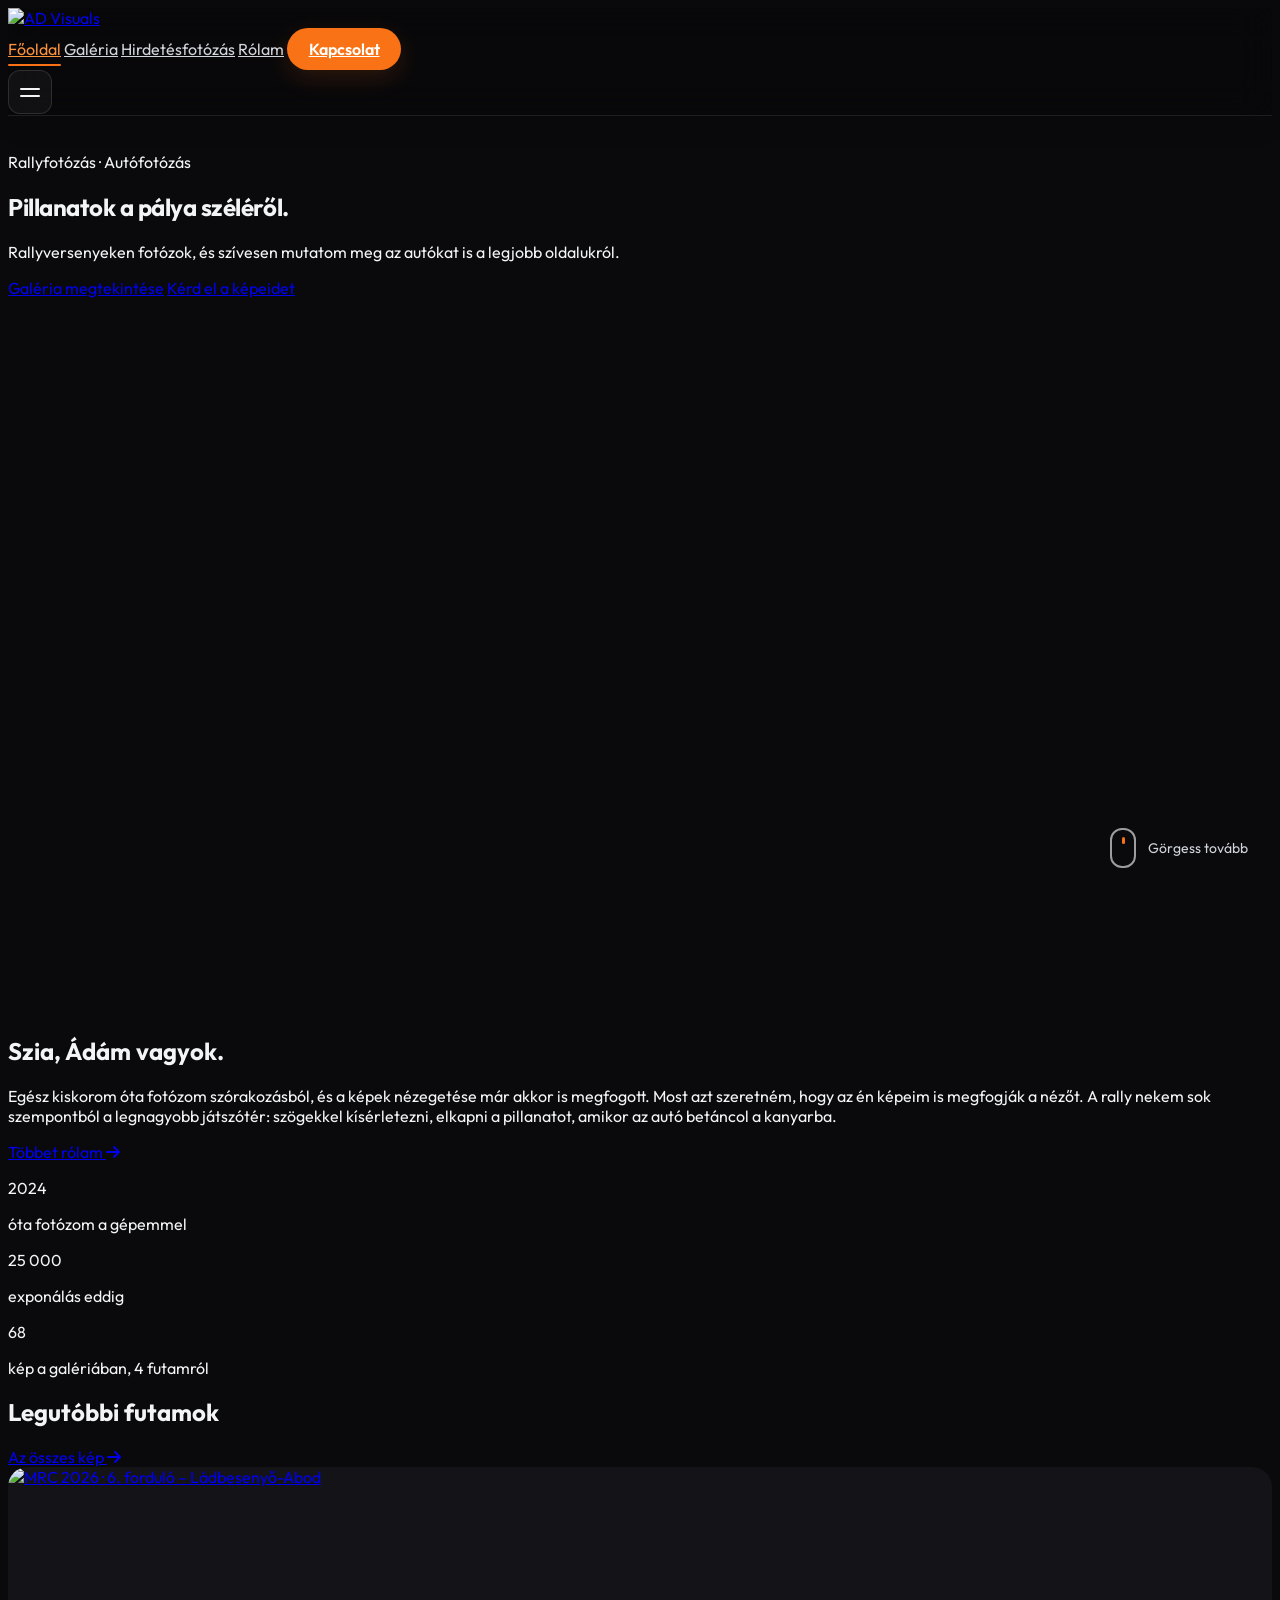
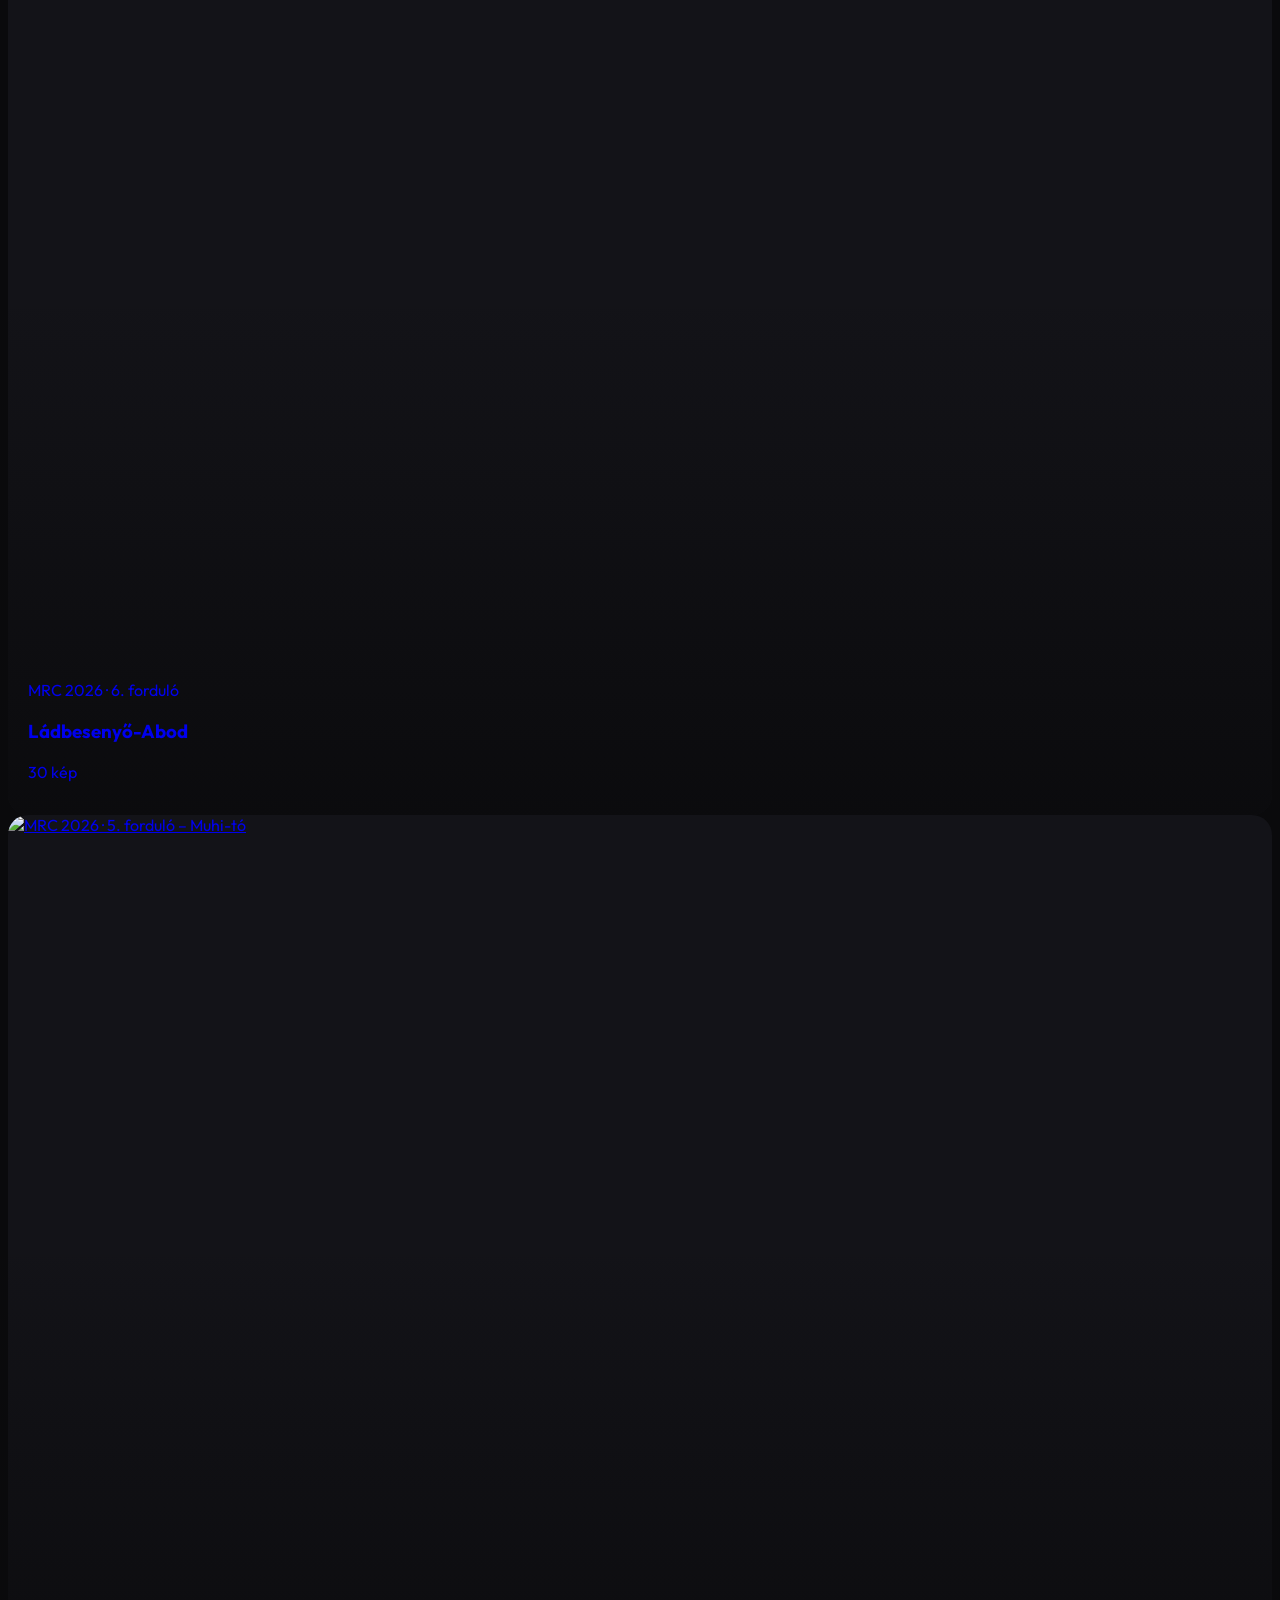
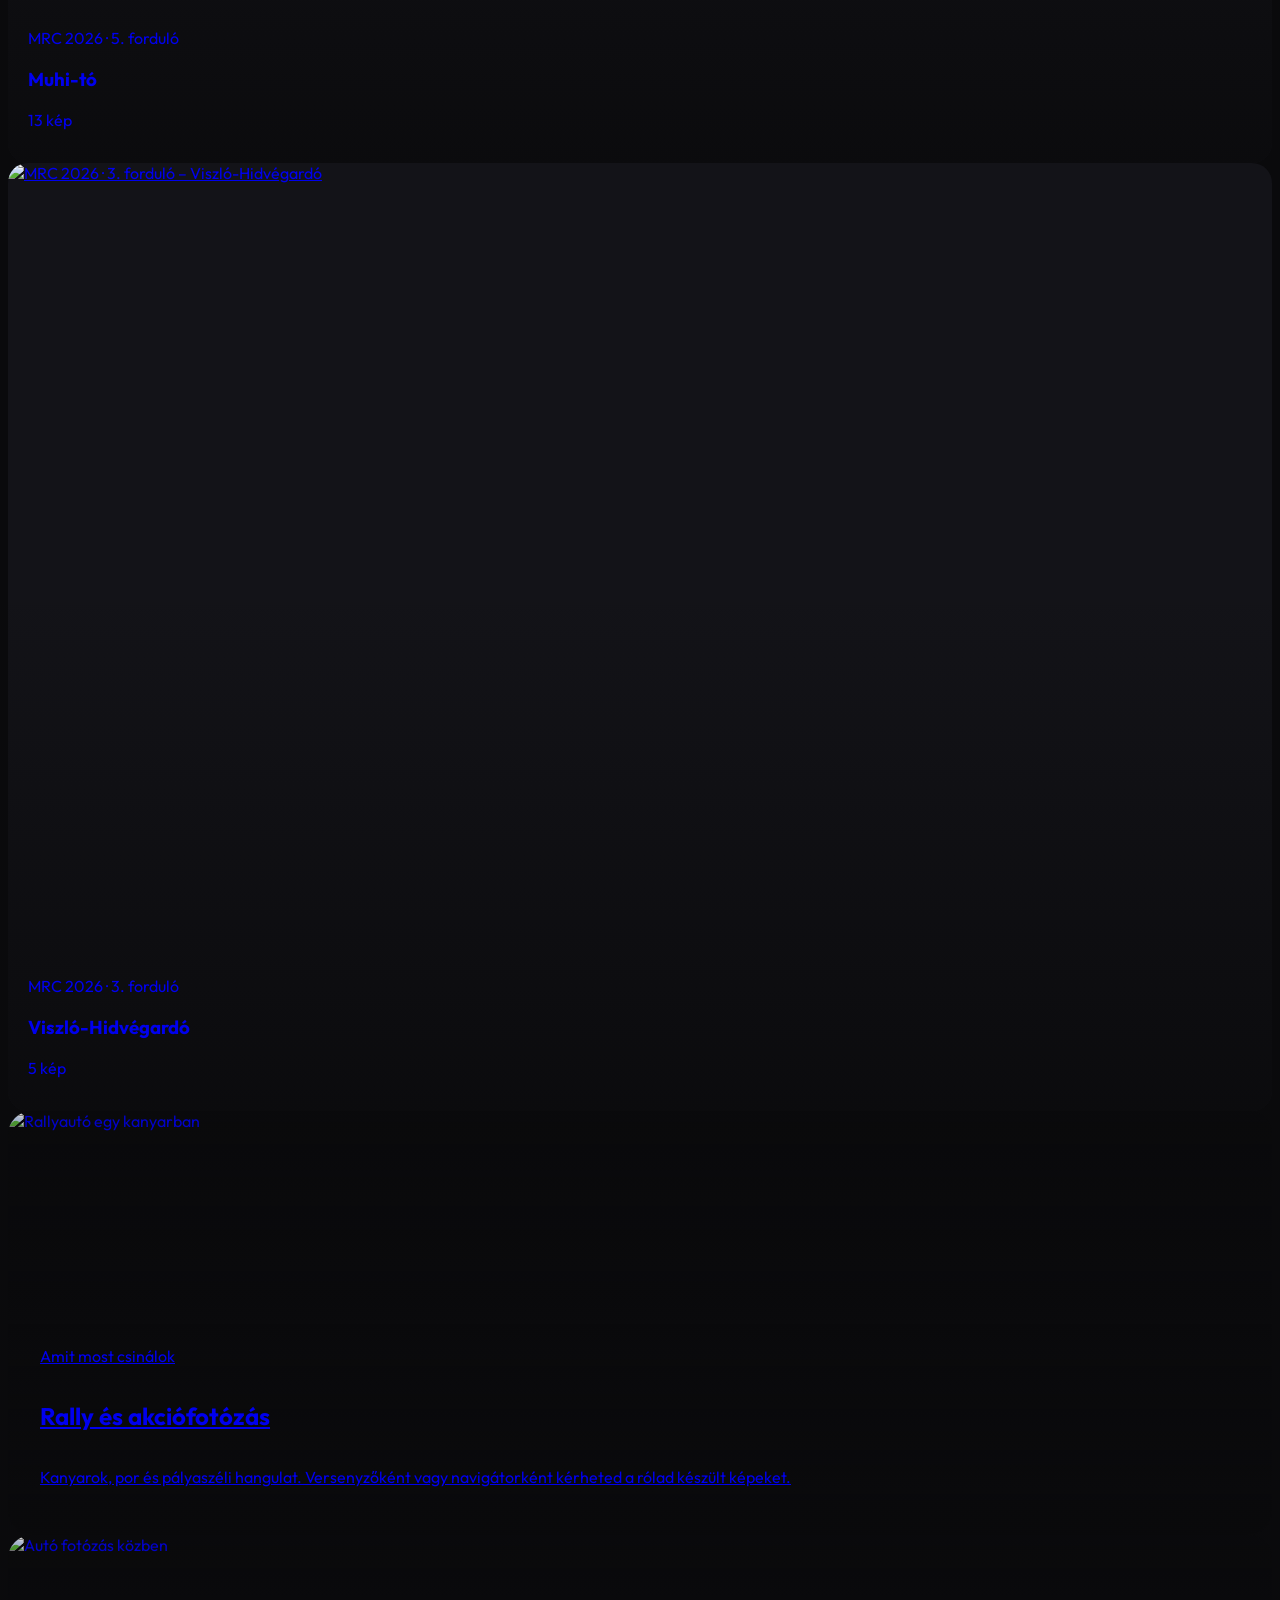
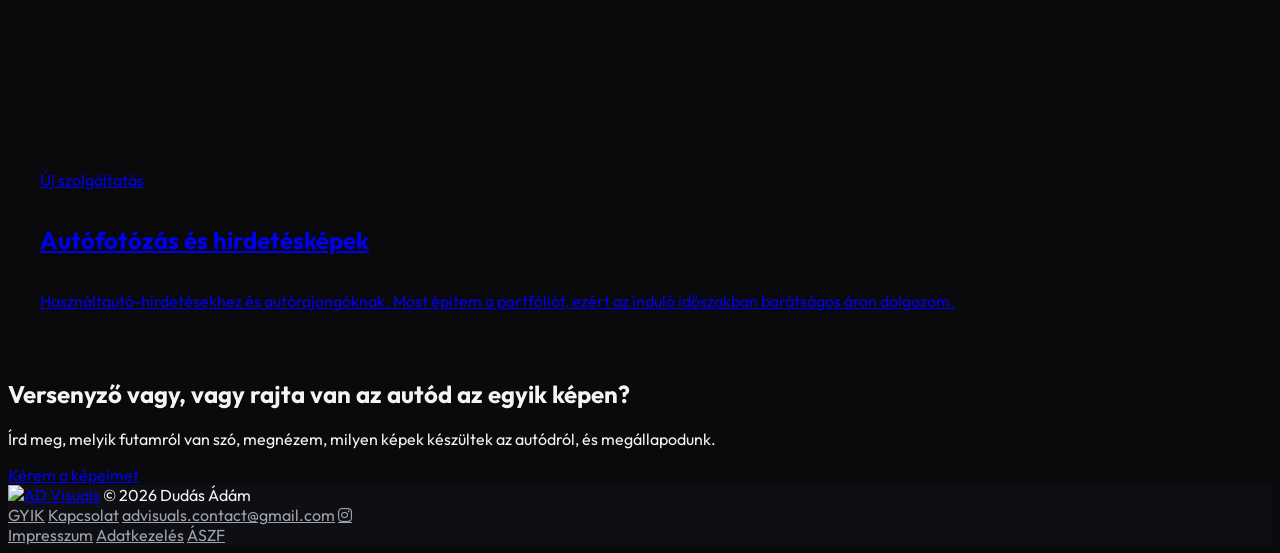
==== commit 30ee9dad: "Enhance SEO Added canonical and Open Graph meta tags for improved SEO and social media sharing." ====
--- a/index.html
+++ b/index.html
@@ -6,6 +6,15 @@
     <meta name="referrer" content="strict-origin-when-cross-origin">
     <title>AD Visuals - Autófotózás</title>
     <meta name="description" content="Rallyfotók a pálya széléről. Nézd meg a futamok képeit, és kérd el a sajátodat.">
+    <link rel="canonical" href="https://dudasa949.github.io/dudas-foto/">
+    <meta property="og:type" content="website">
+    <meta property="og:site_name" content="AD Visuals">
+    <meta property="og:locale" content="hu_HU">
+    <meta property="og:title" content="AD Visuals - Autófotózás">
+    <meta property="og:description" content="Rallyfotók a pálya széléről. Nézd meg a futamok képeit, és kérd el a sajátodat.">
+    <meta property="og:url" content="https://dudasa949.github.io/dudas-foto/">
+    <meta property="og:image" content="https://res.cloudinary.com/n5bkfxuh/image/upload/c_fill,w_1200,h_630,g_auto,f_jpg,q_auto/v1792327313/mrc26_5muhi_6.jpg">
+    <meta name="twitter:card" content="summary_large_image">
     <script src="js/boot.js"></script>
     <script src="https://cdn.tailwindcss.com"></script>
     <script src="js/tailwind-config.js"></script>
@@ -126,6 +135,11 @@
                 <a href="https://instagram.com/adudas.949" target="_blank" rel="noopener noreferrer" aria-label="Instagram" class="footer-link footer-instagram"><i class="fa-brands fa-instagram text-lg"></i></a>
             </nav>
         </div>
+        <div class="max-w-7xl mx-auto px-6 pb-6 flex flex-wrap justify-center sm:justify-end gap-x-5 gap-y-1 text-xs text-gray-400">
+            <a href="impresszum.html" class="footer-link">Impresszum</a>
+            <a href="adatkezeles.html" class="footer-link">Adatkezelés</a>
+            <a href="aszf.html" class="footer-link">ÁSZF</a>
+        </div>
     </footer>
 
     <button id="back-to-top" class="back-to-top" type="button" aria-label="Vissza az oldal tetejére" title="Vissza a tetejére">
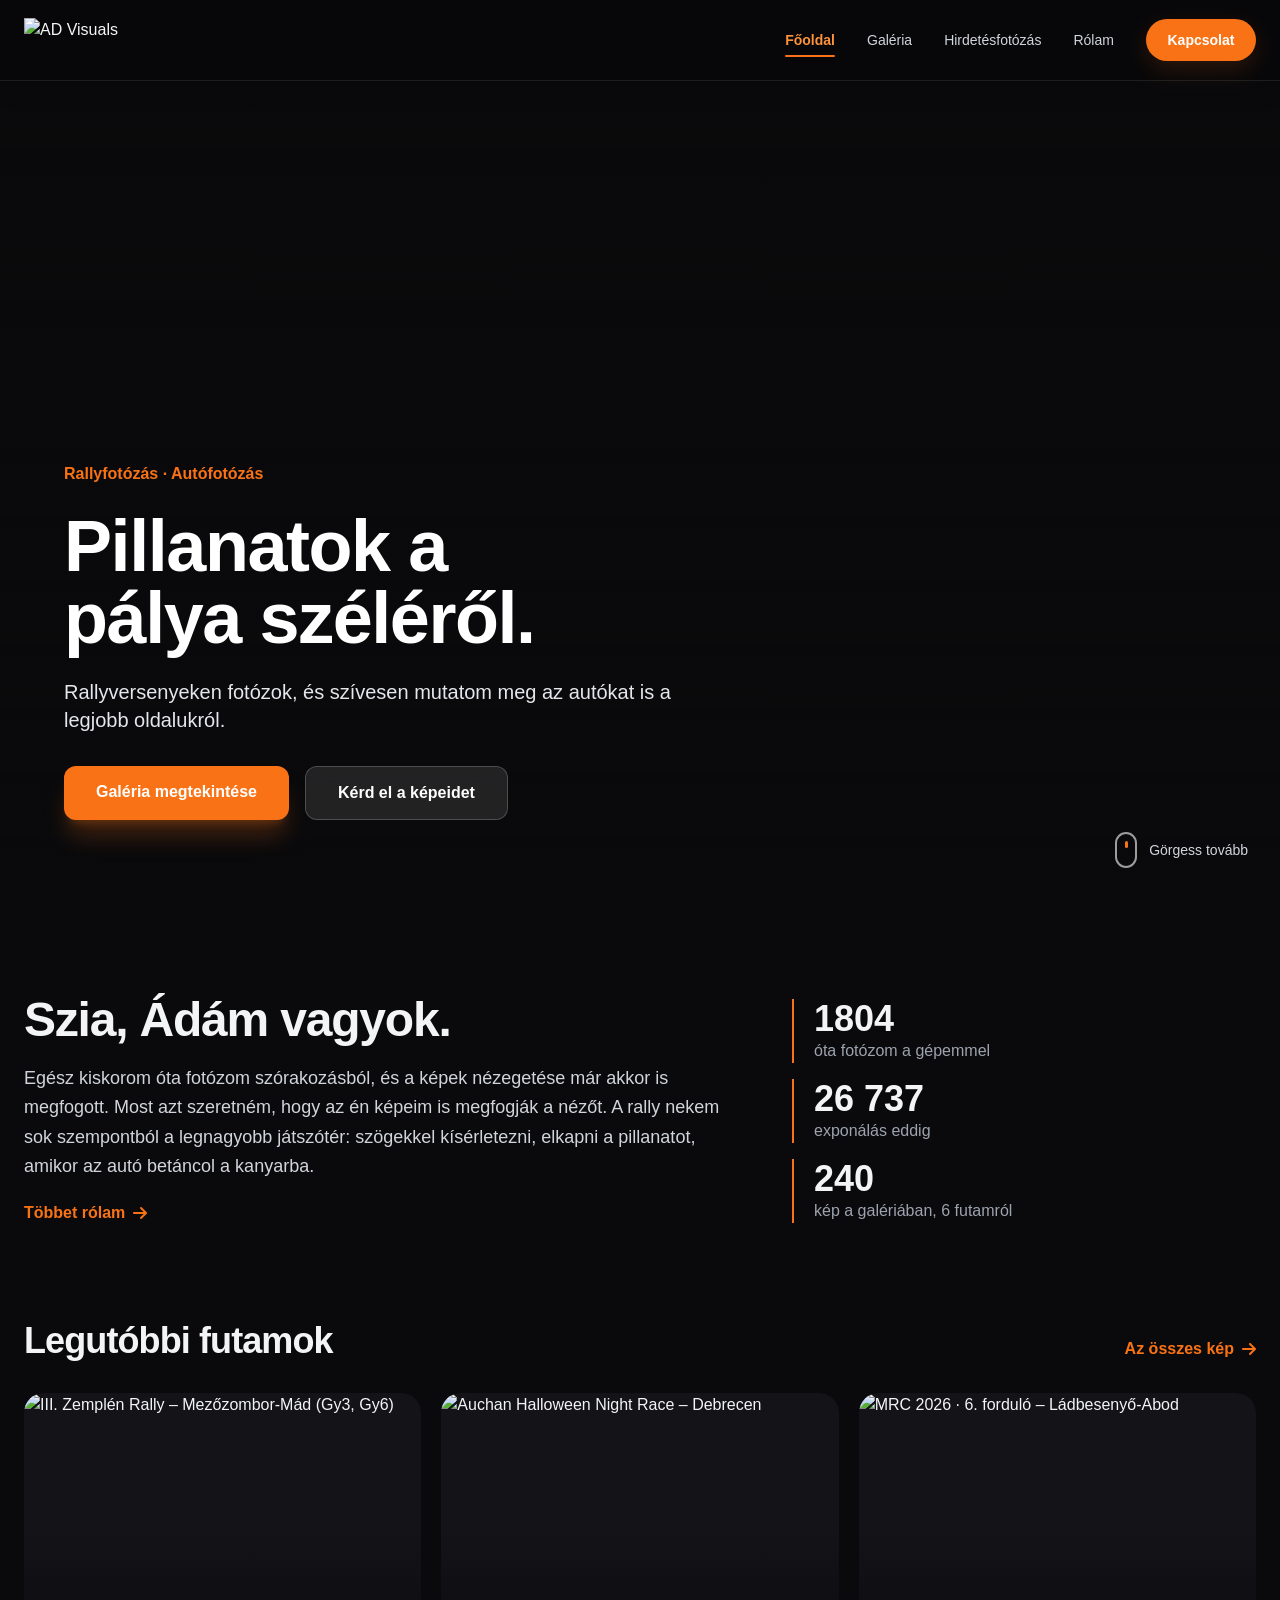
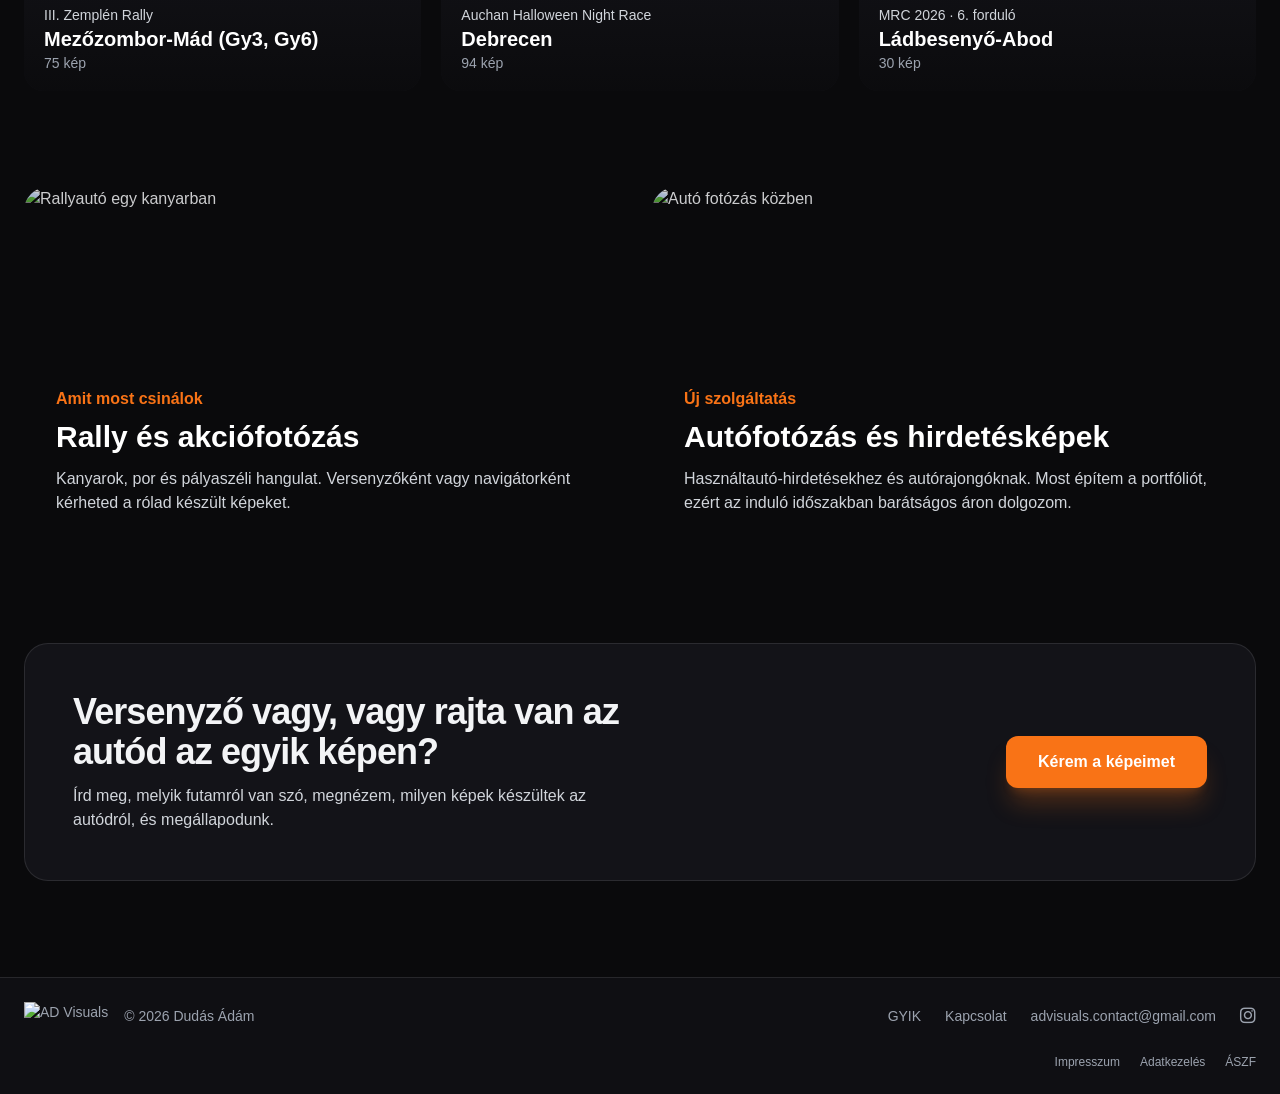
==== commit b074640a: "Updated version" ====
--- a/index.html
+++ b/index.html
@@ -16,11 +16,11 @@
     <meta property="og:image" content="https://res.cloudinary.com/n5bkfxuh/image/upload/c_fill,w_1200,h_630,g_auto,f_jpg,q_auto/v1792327313/mrc26_5muhi_6.jpg">
     <meta name="twitter:card" content="summary_large_image">
     <script src="js/boot.js"></script>
-    <script src="https://cdn.tailwindcss.com"></script>
-    <script src="js/tailwind-config.js"></script>
+    <link rel="preload" href="fonts/outfit-latin-wght-normal.woff2" as="font" type="font/woff2" crossorigin>
     <link rel="stylesheet" href="https://cdnjs.cloudflare.com/ajax/libs/font-awesome/6.4.0/css/all.min.css">
     <link rel="stylesheet" href="css/style.css">
     <link rel="stylesheet" href="css/home.css">
+    <link rel="stylesheet" href="css/tailwind.css">
     <link rel="icon" type="image/x-icon" sizes="64x64" href="https://res.cloudinary.com/n5bkfxuh/image/upload/v1792336551/favicon.ico">
 </head>
 <body class="bg-darkbg text-gray-100 antialiased selection:bg-accent selection:text-white">
@@ -78,8 +78,8 @@
                 <a href="rolam.html" class="reveal inline-flex items-center gap-2 text-accent font-semibold hover:gap-3 transition-all" style="--d:160ms">Többet rólam <i class="fa-solid fa-arrow-right"></i></a>
             </div>
             <div class="lg:col-span-2 grid grid-cols-3 lg:grid-cols-1 gap-4">
-                <div class="reveal border-l-2 border-accent pl-5"><p class="text-4xl font-extrabold">2024</p><p class="text-gray-400">óta fotózom a gépemmel</p></div>
-                <div class="reveal border-l-2 border-accent pl-5" style="--d:100ms"><p class="text-4xl font-extrabold">25 000</p><p class="text-gray-400">exponálás eddig</p></div>
+                <div class="reveal border-l-2 border-accent pl-5"><p class="text-4xl font-extrabold" data-countup="2024">2024</p><p class="text-gray-400">óta fotózom a gépemmel</p></div>
+                <div class="reveal border-l-2 border-accent pl-5" style="--d:100ms"><p class="text-4xl font-extrabold" data-countup="30000">30 000</p><p class="text-gray-400">exponálás eddig</p></div>
                 <div class="reveal border-l-2 border-accent pl-5" style="--d:200ms"><p class="text-4xl font-extrabold"><span data-count="photos">–</span></p><p class="text-gray-400">kép a galériában, <span data-count="albums">–</span> futamról</p></div>
             </div>
         </section>
@@ -147,6 +147,7 @@
     </button>
 
     <script src="js/gallery-data.js"></script>
+    <script src="js/reveal.js"></script>
     <script src="js/main.js"></script>
     <script src="js/home.js"></script>
 </body>
--- a/css/style.css
+++ b/css/style.css
@@ -1,4 +1,19 @@
-@import url('https://fonts.googleapis.com/css2?family=Outfit:wght@300;400;500;600;700;800&display=swap');
+@font-face {
+  font-family: 'Outfit';
+  font-style: normal;
+  font-display: swap;
+  font-weight: 100 900;
+  src: url(../fonts/outfit-latin-ext-wght-normal.woff2) format('woff2-variations');
+  unicode-range: U+0100-02BA,U+02BD-02C5,U+02C7-02CC,U+02CE-02D7,U+02DD-02FF,U+0304,U+0308,U+0329,U+1D00-1DBF,U+1E00-1E9F,U+1EF2-1EFF,U+2020,U+20A0-20AB,U+20AD-20C0,U+2113,U+2C60-2C7F,U+A720-A7FF;
+}
+@font-face {
+  font-family: 'Outfit';
+  font-style: normal;
+  font-display: swap;
+  font-weight: 100 900;
+  src: url(../fonts/outfit-latin-wght-normal.woff2) format('woff2-variations');
+  unicode-range: U+0000-00FF,U+0131,U+0152-0153,U+02BB-02BC,U+02C6,U+02DA,U+02DC,U+0304,U+0308,U+0329,U+2000-206F,U+20AC,U+2122,U+2191,U+2193,U+2212,U+2215,U+FEFF,U+FFFD;
+}
 
 body {
     font-family: 'Outfit', sans-serif;
@@ -28,80 +43,6 @@
 
 .hero-pan {
     animation: heroPan 7s cubic-bezier(.45, 0, .55, 1) forwards;
-}
-
-/* Előtte / Utána Slider */
-.comparison-wrapper {
-    position: relative;
-    width: 100%;
-    max-width: 900px;
-    margin: 0 auto;
-    aspect-ratio: 16 / 9;
-    border-radius: 1.5rem;
-    overflow: hidden;
-    border: 1px solid rgba(255, 255, 255, 0.1);
-    box-shadow: 0 20px 40px rgba(0,0,0,0.6);
-    user-select: none;
-}
-
-.comparison-img {
-    position: absolute;
-    top: 0;
-    left: 0;
-    width: 100%;
-    height: 100%;
-    object-fit: cover;
-    pointer-events: none;
-}
-
-.comparison-before {
-    position: absolute;
-    top: 0;
-    left: 0;
-    width: 100%;
-    height: 100%;
-    clip-path: polygon(0 0, 50% 0, 50% 100%, 0 100%);
-    z-index: 10;
-}
-
-.comparison-divider {
-    position: absolute;
-    top: 0;
-    bottom: 0;
-    left: 50%;
-    width: 3px;
-    background-color: #f97316;
-    z-index: 20;
-    transform: translateX(-50%);
-    pointer-events: none;
-    box-shadow: 0 0 10px rgba(249, 115, 22, 0.8);
-}
-
-.comparison-handle {
-    position: absolute;
-    top: 50%;
-    left: 50%;
-    transform: translate(-50%, -50%);
-    width: 44px;
-    height: 44px;
-    background-color: #f97316;
-    color: white;
-    border-radius: 50%;
-    display: flex;
-    align-items: center;
-    justify-content: center;
-    box-shadow: 0 4px 15px rgba(0,0,0,0.5);
-    pointer-events: none;
-}
-
-.comparison-range-input {
-    position: absolute;
-    inset: 0;
-    width: 100%;
-    height: 100%;
-    opacity: 0;
-    cursor: ew-resize;
-    z-index: 30;
 }
 
 /* ----- Közös fejléc és navigáció ----- */
@@ -311,7 +252,7 @@
 .gallery-album-heading { display: flex; align-items: flex-end; justify-content: space-between; gap: 1rem; margin-bottom: 1.15rem; }
 .gallery-album-title-wrap { min-width: 0; }
 .gallery-album-title { margin: 0; color: #f9fafb; font-size: clamp(1.4rem, 2.3vw, 2rem); font-weight: 700; letter-spacing: -.035em; line-height: 1.18; }
-.gallery-album-place { margin: .35rem 0 0; color: #a1a1aa; font-size: .96rem; }
+.gallery-album-place { display: flex; align-items: center; gap: .4rem; margin: .35rem 0 0; color: #a1a1aa; font-size: .96rem; }
 .gallery-album-date { display: flex; align-items: center; gap: .35rem; margin: .42rem 0 0; color: #9ca3af; font-size: .82rem; }
 .gallery-album-date i { color: #f97316; }
 .gallery-album-count { flex: 0 0 auto; margin: 0; color: #9ca3af; font-size: .88rem; white-space: nowrap; }
@@ -512,3 +453,51 @@
     .gallery-reveal { opacity: 1; transform: none; }
 }
 
+
+/* Összecsukható albumok */
+.gallery-album-side { display: flex; flex-direction: column; align-items: flex-end; gap: 1rem; }
+.gallery-album-toggle { width: 44px; height: 44px; display: inline-flex; align-items: center; justify-content: center; color: #fff; border-radius: 50%; transition: background .2s; }
+.gallery-album-toggle:hover { background: rgba(255,255,255,.08); }
+.gallery-album-toggle i { font-size: 1.05rem; transition: transform .4s cubic-bezier(.2,.7,.2,1); }
+.gallery-album-section.is-collapsed .gallery-album-toggle i { transform: rotate(180deg); }
+.gallery-collapse { display: grid; grid-template-rows: 1fr; transition: grid-template-rows .45s cubic-bezier(.2,.7,.2,1), opacity .3s ease; }
+.gallery-collapse-inner { overflow: hidden; min-height: 0; }
+.gallery-album-section.is-collapsed .gallery-collapse { grid-template-rows: 0fr; opacity: 0; }
+@media (prefers-reduced-motion: reduce) { .gallery-collapse, .gallery-album-toggle i { transition: none; } }
+
+/* Galéria: a képek balról jobbra, egyenlő magasságú sorokban */
+.gallery-masonry { display: flex; flex-wrap: wrap; align-items: flex-start; gap: .85rem; columns: auto; --row-h: 250px; }
+.gallery-masonry::after { content: ""; flex-grow: 1000; }
+.gallery-thumb { flex: var(--ar, 1.5) 1 calc(var(--ar, 1.5) * var(--row-h)); aspect-ratio: var(--ar, 1.5); width: auto; margin: 0; }
+@media (max-width: 900px) { .gallery-masonry { --row-h: 200px; } }
+@media (max-width: 640px) { .gallery-masonry { --row-h: 150px; gap: .55rem; } }
+
+/* Képnézegető: a kép tere az egész képernyő, a felirat rálóg; nagyításkor a kép a teljes képernyőt használja */
+.lb-content { position: static; display: block; max-width: none; padding: 0; }
+.lb-stage { position: fixed; inset: 0; z-index: 1; border-radius: 0; background: none;
+    padding: max(3.4rem, env(safe-area-inset-top)) max(4.5rem, env(safe-area-inset-right)) calc(5.2rem + env(safe-area-inset-bottom)) max(4.5rem, env(safe-area-inset-left)); }
+.lb-bottom-bar { position: fixed; left: 0; right: 0; bottom: 0; z-index: 3; width: auto;
+    padding: 2.6rem max(1.5rem, env(safe-area-inset-right)) calc(1rem + env(safe-area-inset-bottom)) max(1.5rem, env(safe-area-inset-left));
+    background: linear-gradient(to top, rgba(3,3,4,.92), rgba(3,3,4,0)); transition: opacity .25s ease; }
+.lb-close, .lb-arrow { z-index: 4; }
+.lightbox.lb-zoomed .lb-bottom-bar, .lightbox.lb-zoomed .lb-arrow { opacity: 0; pointer-events: none; }
+@media (max-width: 640px) {
+    .lb-stage { padding: max(3rem, env(safe-area-inset-top)) .25rem calc(4.6rem + env(safe-area-inset-bottom)) .25rem; }
+    .lb-bottom-bar { flex-direction: row; align-items: flex-end; padding: 2rem .9rem calc(.75rem + env(safe-area-inset-bottom)); }
+    .lb-date { display: none; }
+    .lb-caption { padding-right: 0; }
+    .lb-actions { width: auto; flex-direction: column; align-items: flex-end; gap: .5rem; }
+}
+
+/* Galéria: keresőmező, egységes ikonok az album adataiban */
+.gallery-album-place i, .gallery-album-date i { width: 1rem; text-align: center; font-size: .85rem; }
+.gallery-search { position: relative; margin-bottom: .9rem; }
+.gallery-search i { position: absolute; left: .95rem; top: 50%; transform: translateY(-50%); color: #9ca3af; pointer-events: none; }
+.gallery-search input { width: 100%; min-height: 44px; padding: .7rem .9rem .7rem 2.6rem; color: #f3f4f6; background: #131318; border: 1px solid rgba(255,255,255,.12); border-radius: .75rem; font-size: .95rem; transition: border-color .2s; }
+.gallery-search input:focus { outline: none; border-color: #f97316; }
+.gallery-search input::placeholder { color: #6b7280; }
+
+/* Az egész albumsor kattintható; a helyszín ikonja ugyanolyan színű, mint a dátumé */
+.gallery-album-heading { cursor: pointer; -webkit-tap-highlight-color: transparent; }
+.gallery-album-heading:hover .gallery-album-toggle { background: rgba(255,255,255,.08); }
+.gallery-album-place i { color: #f97316; }
